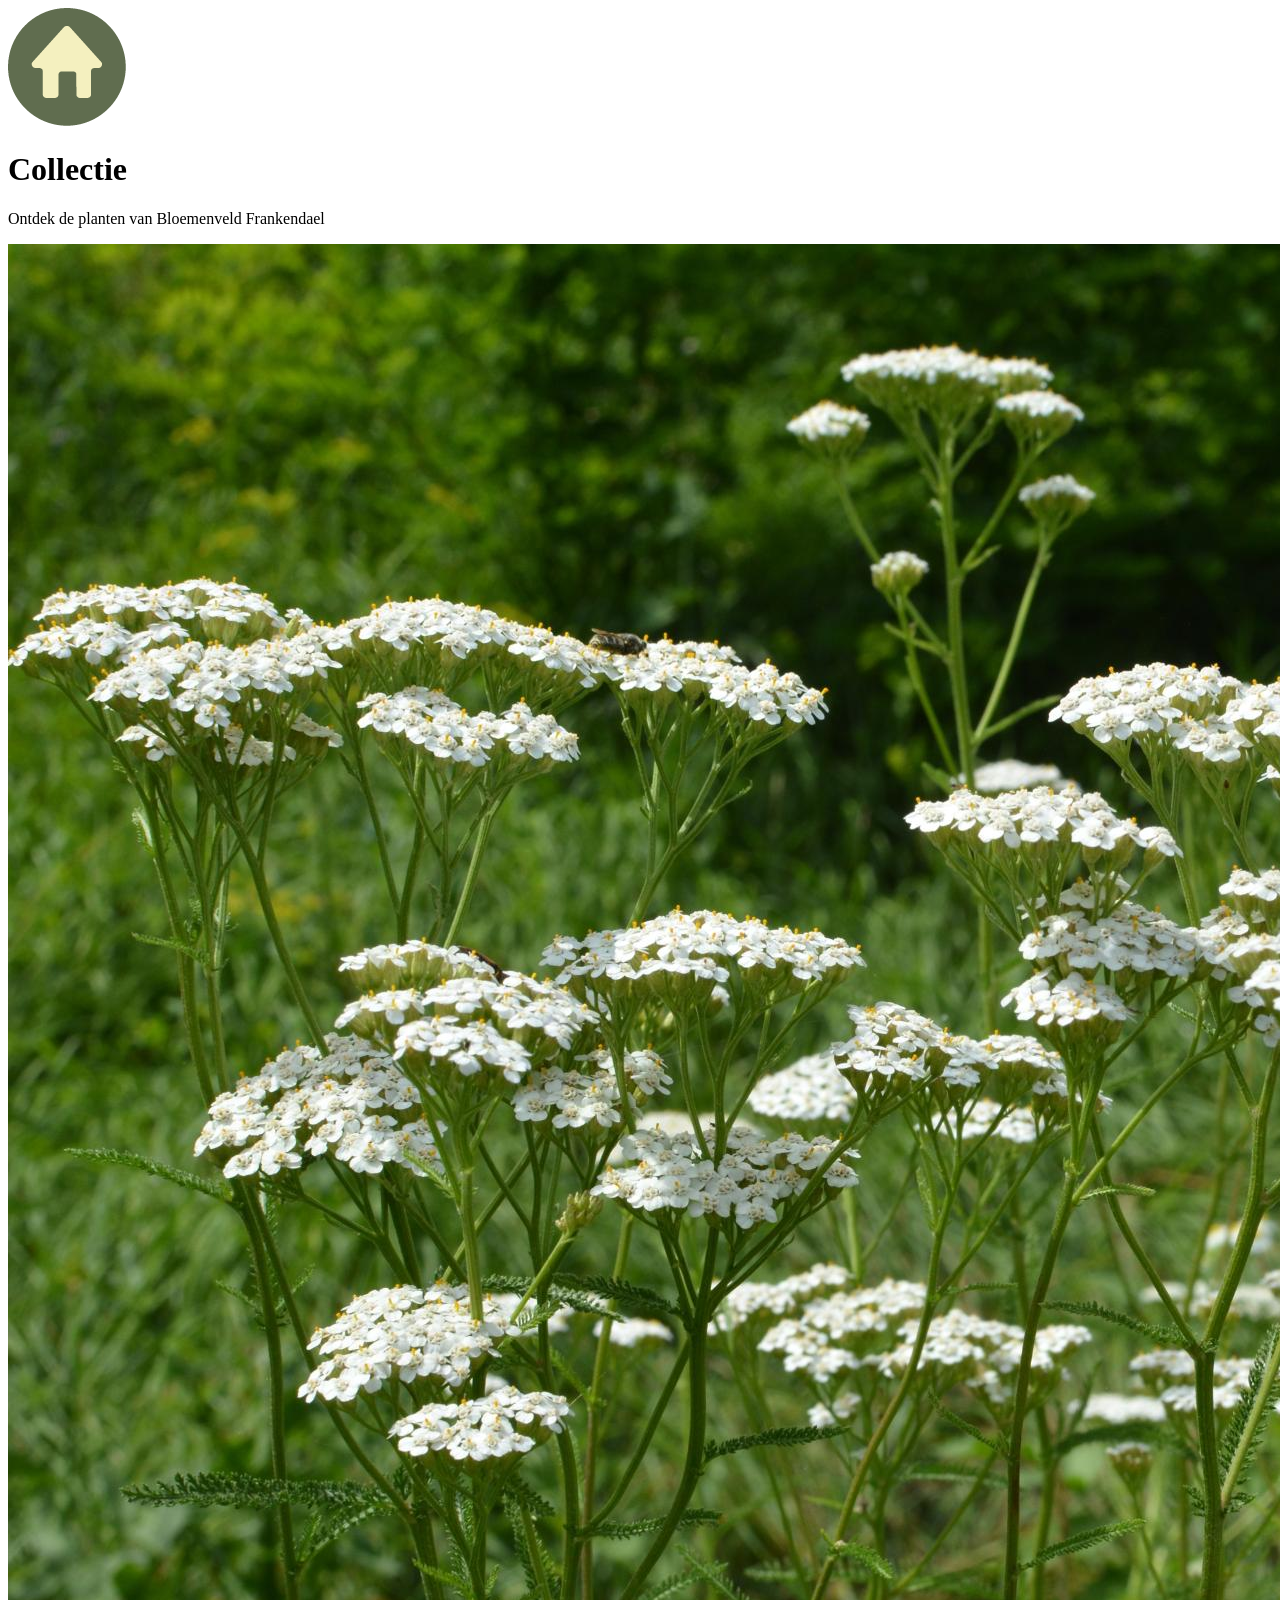
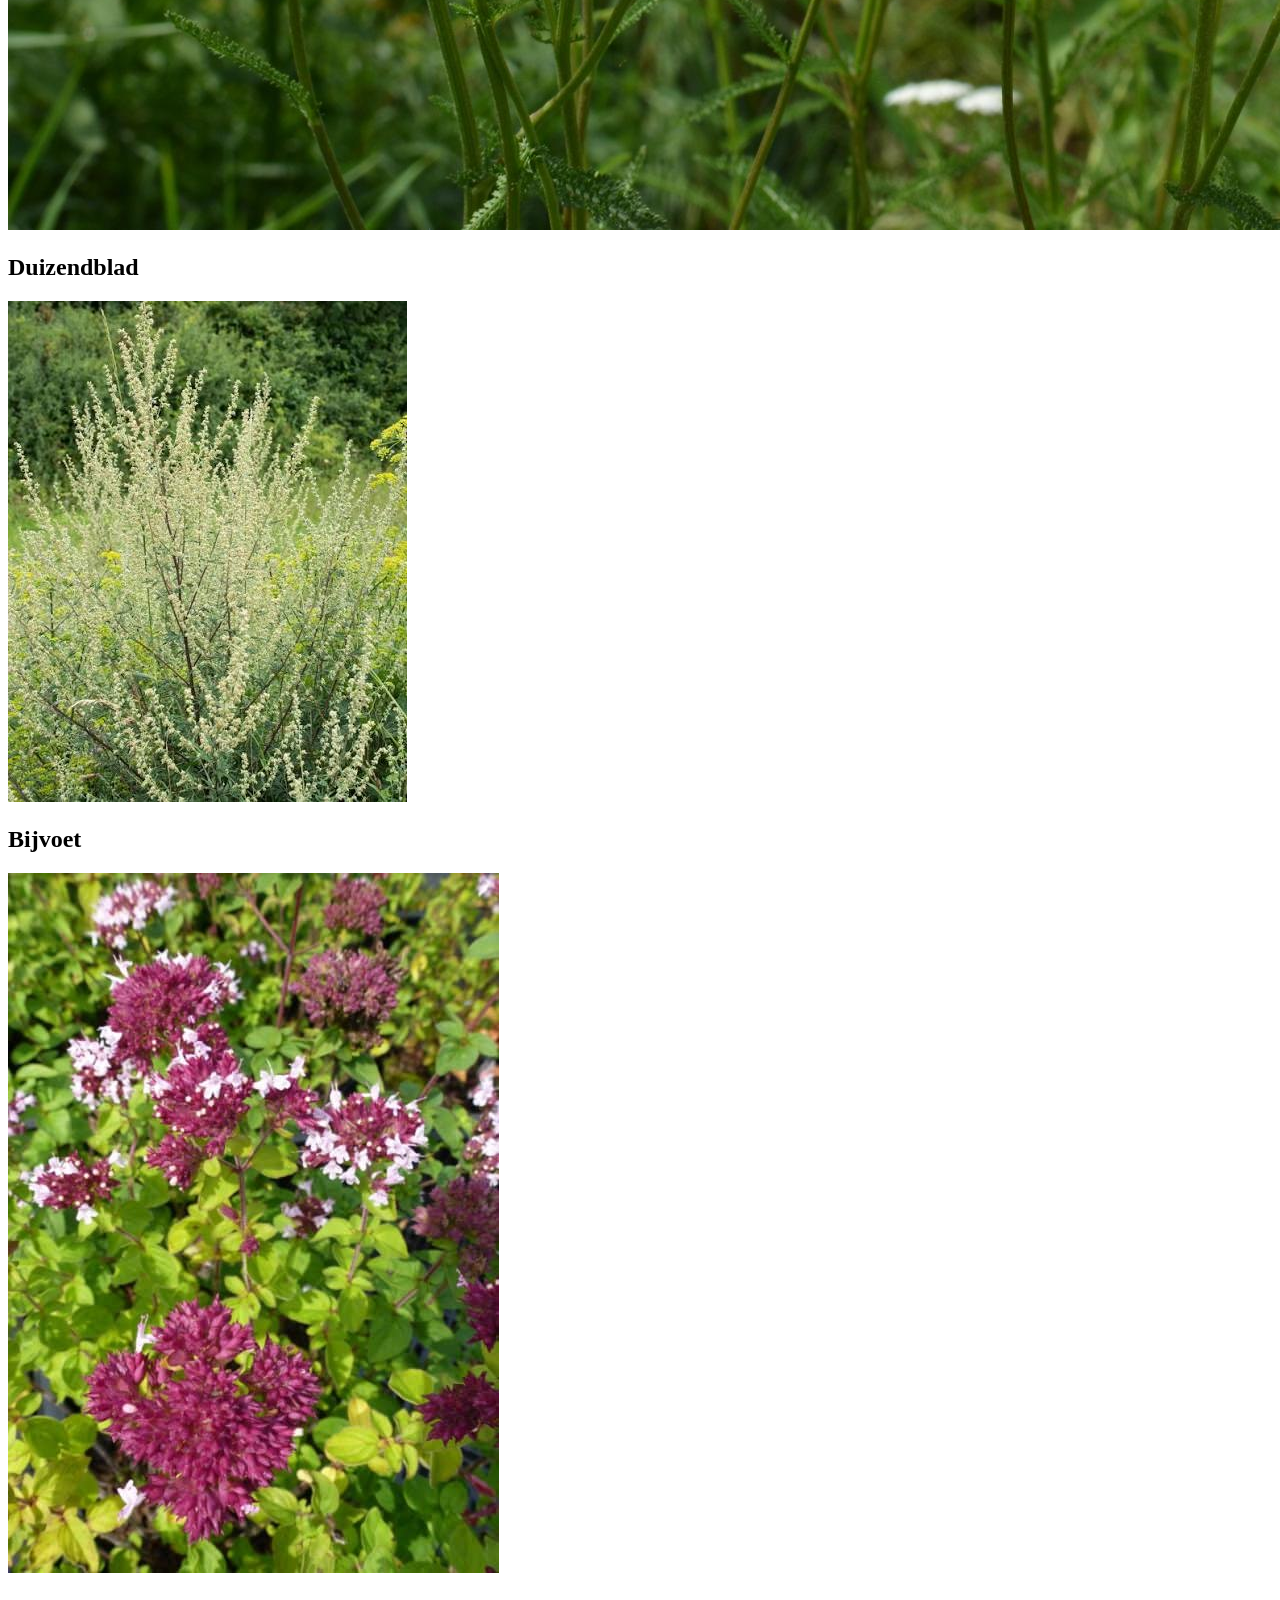
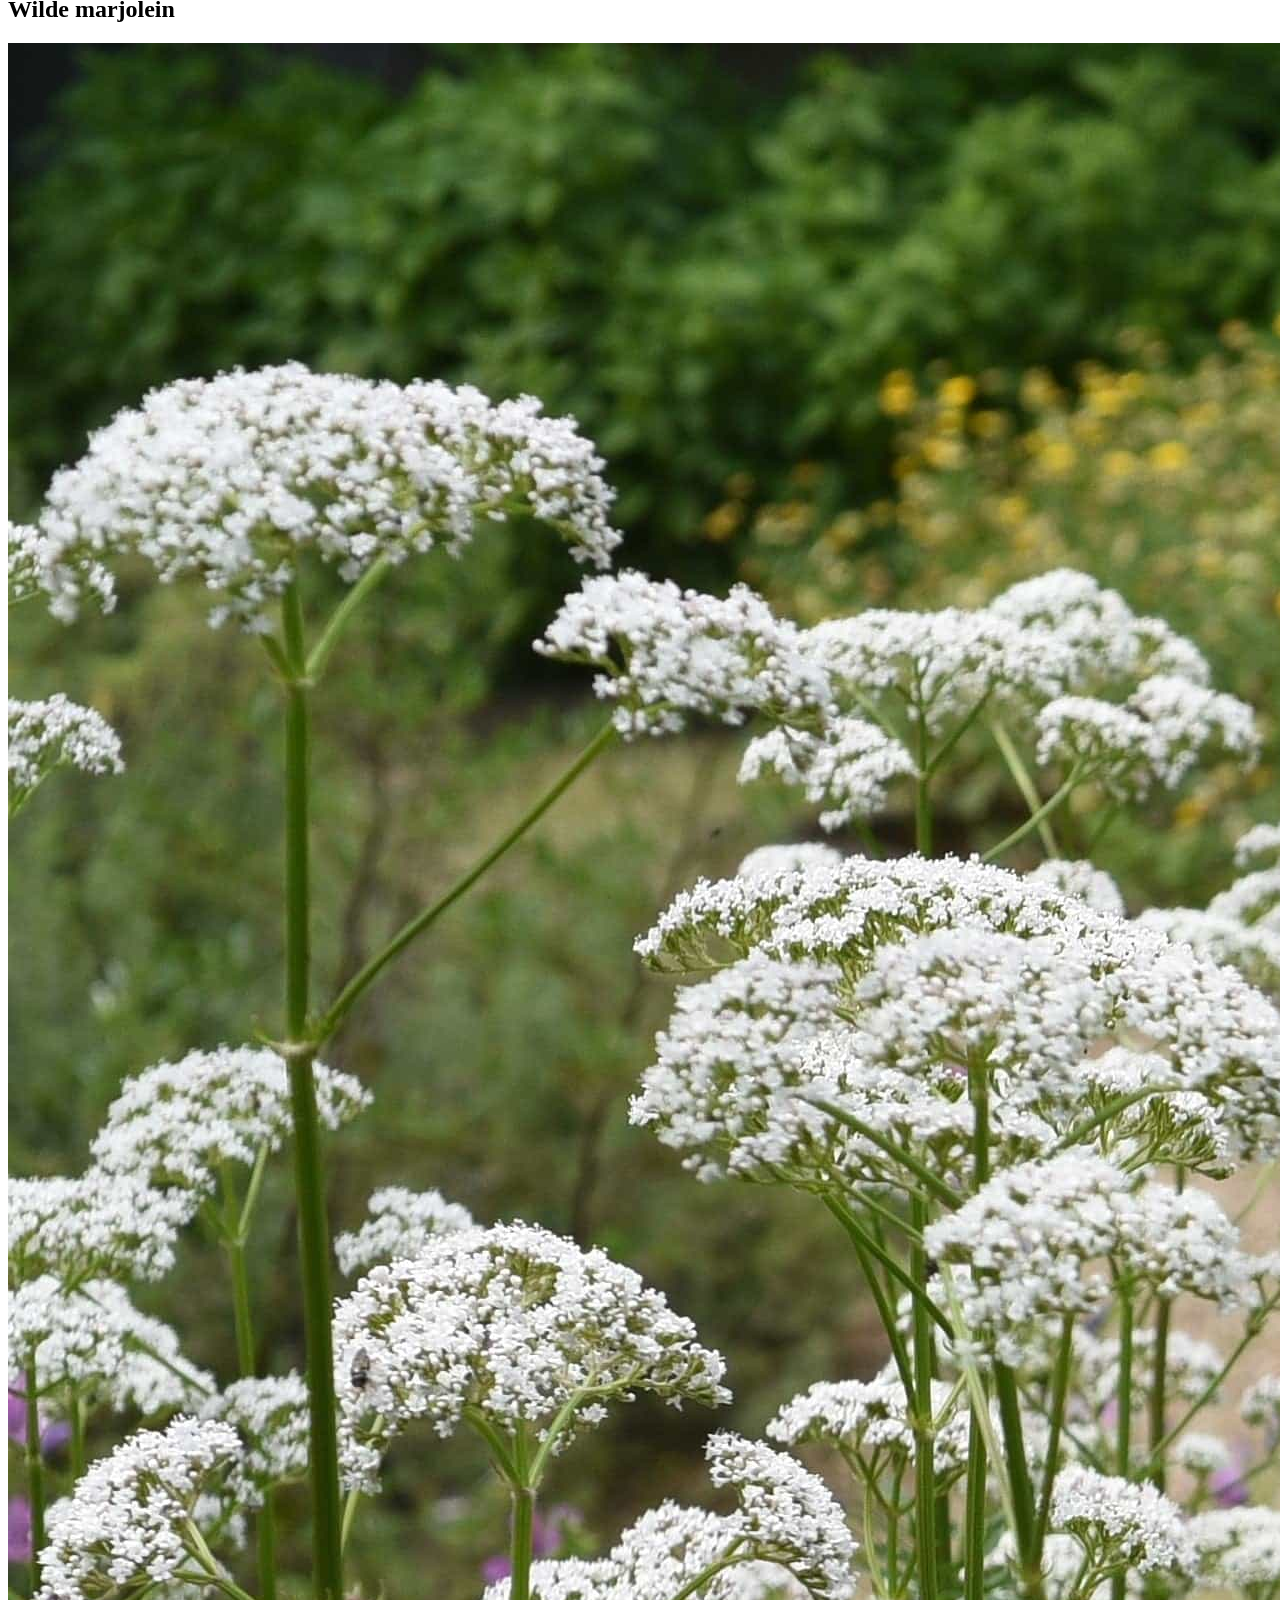
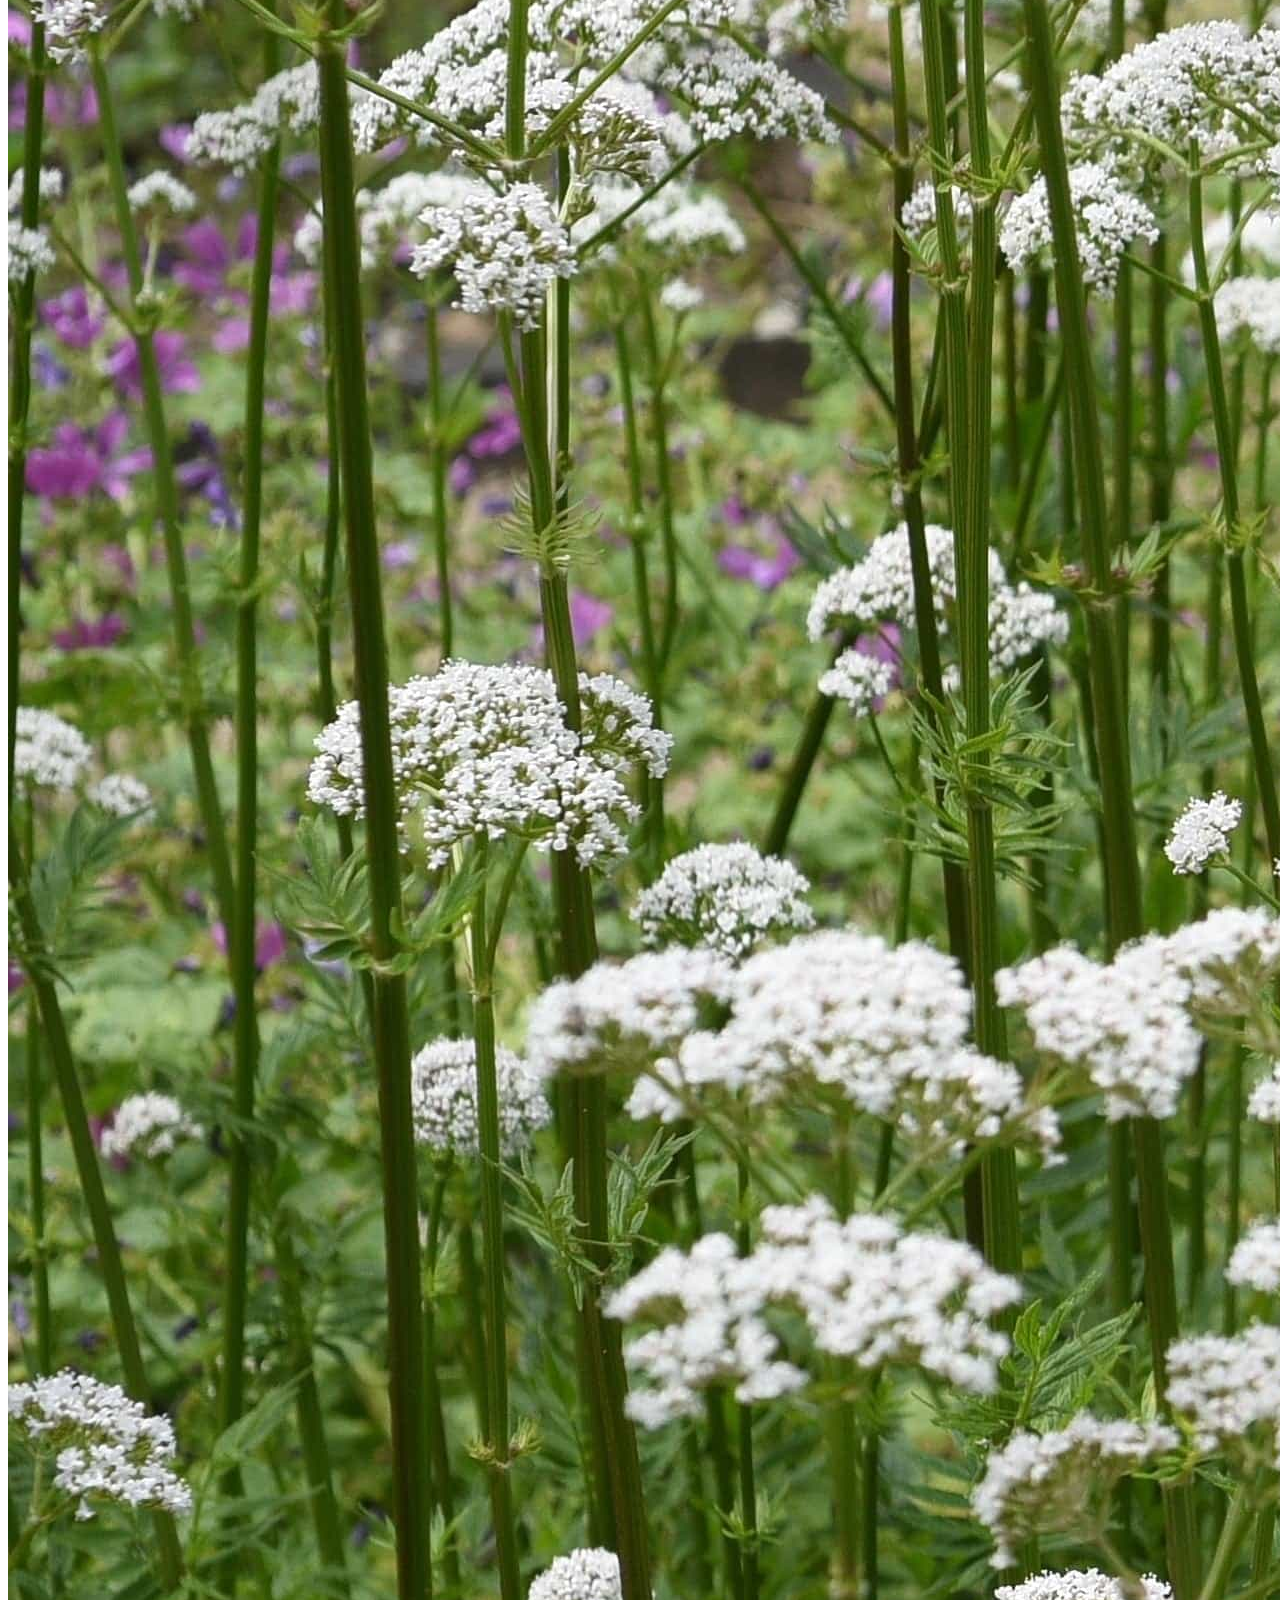
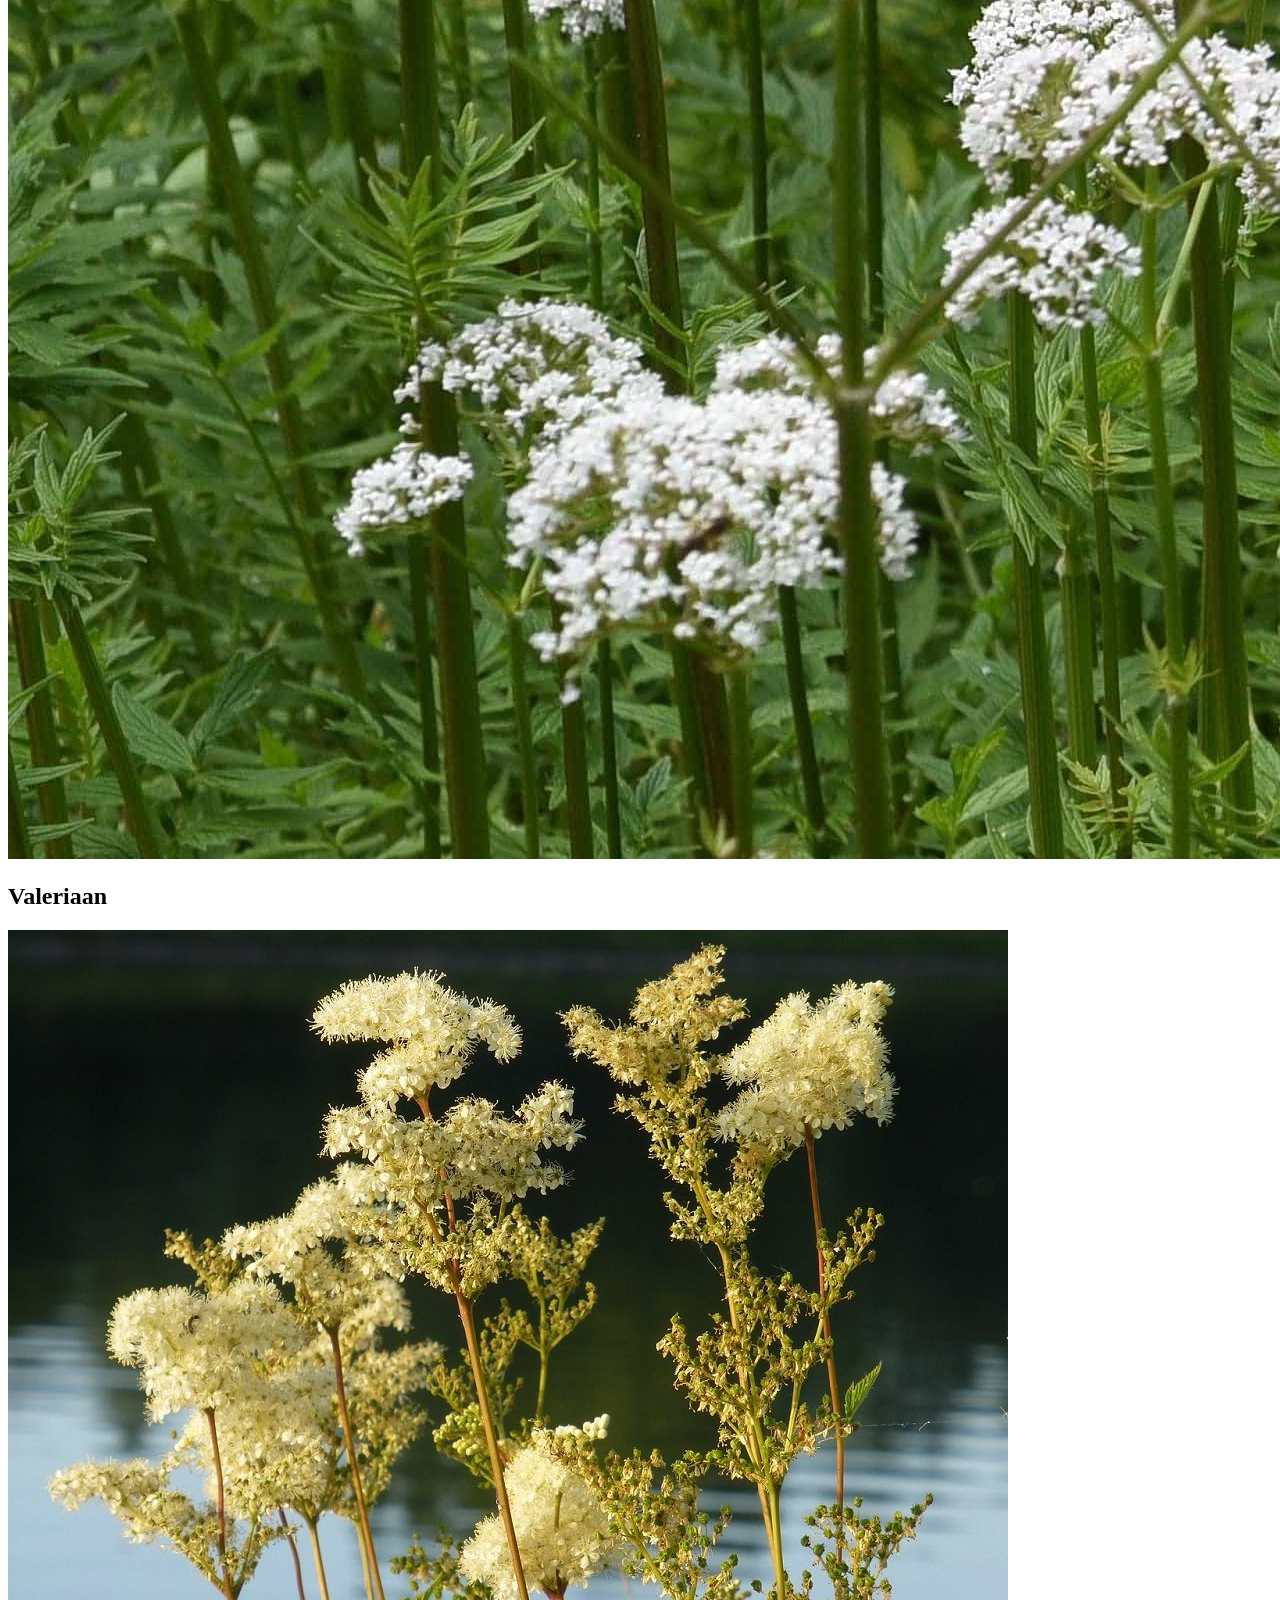
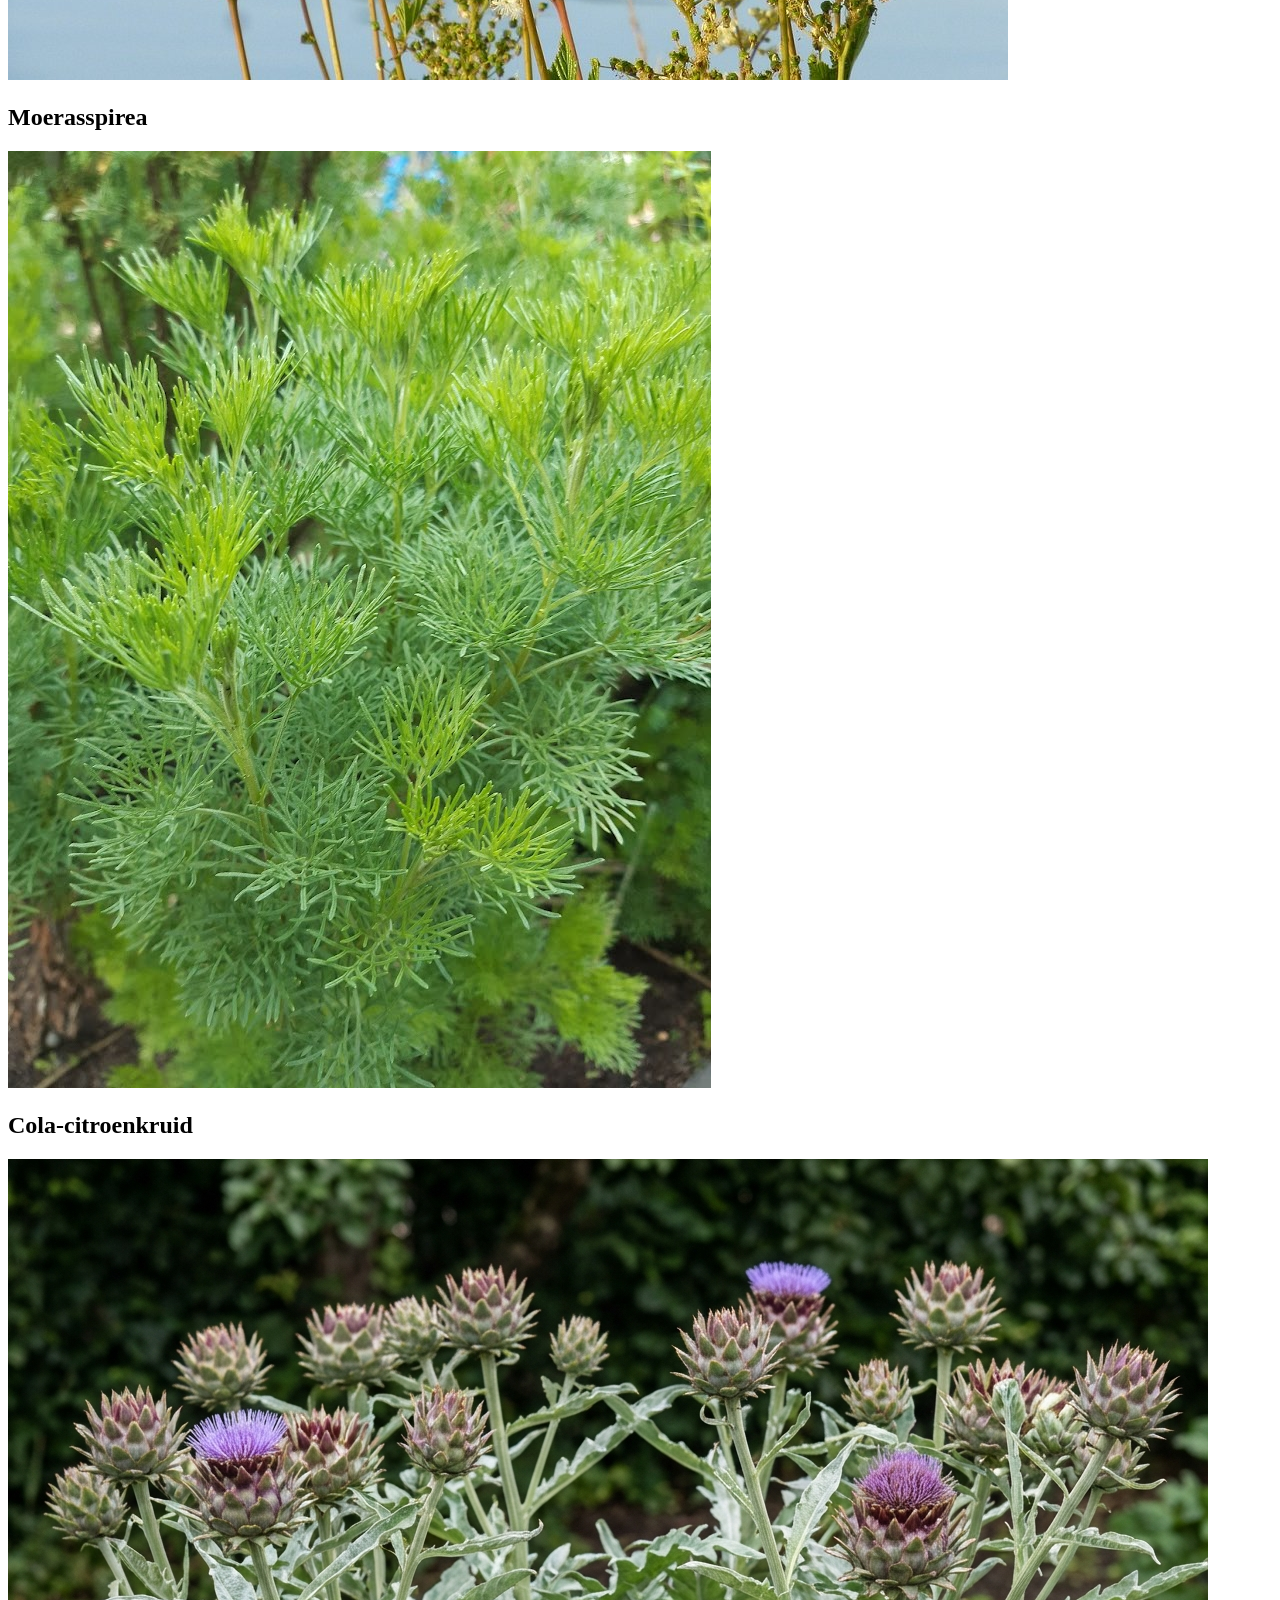
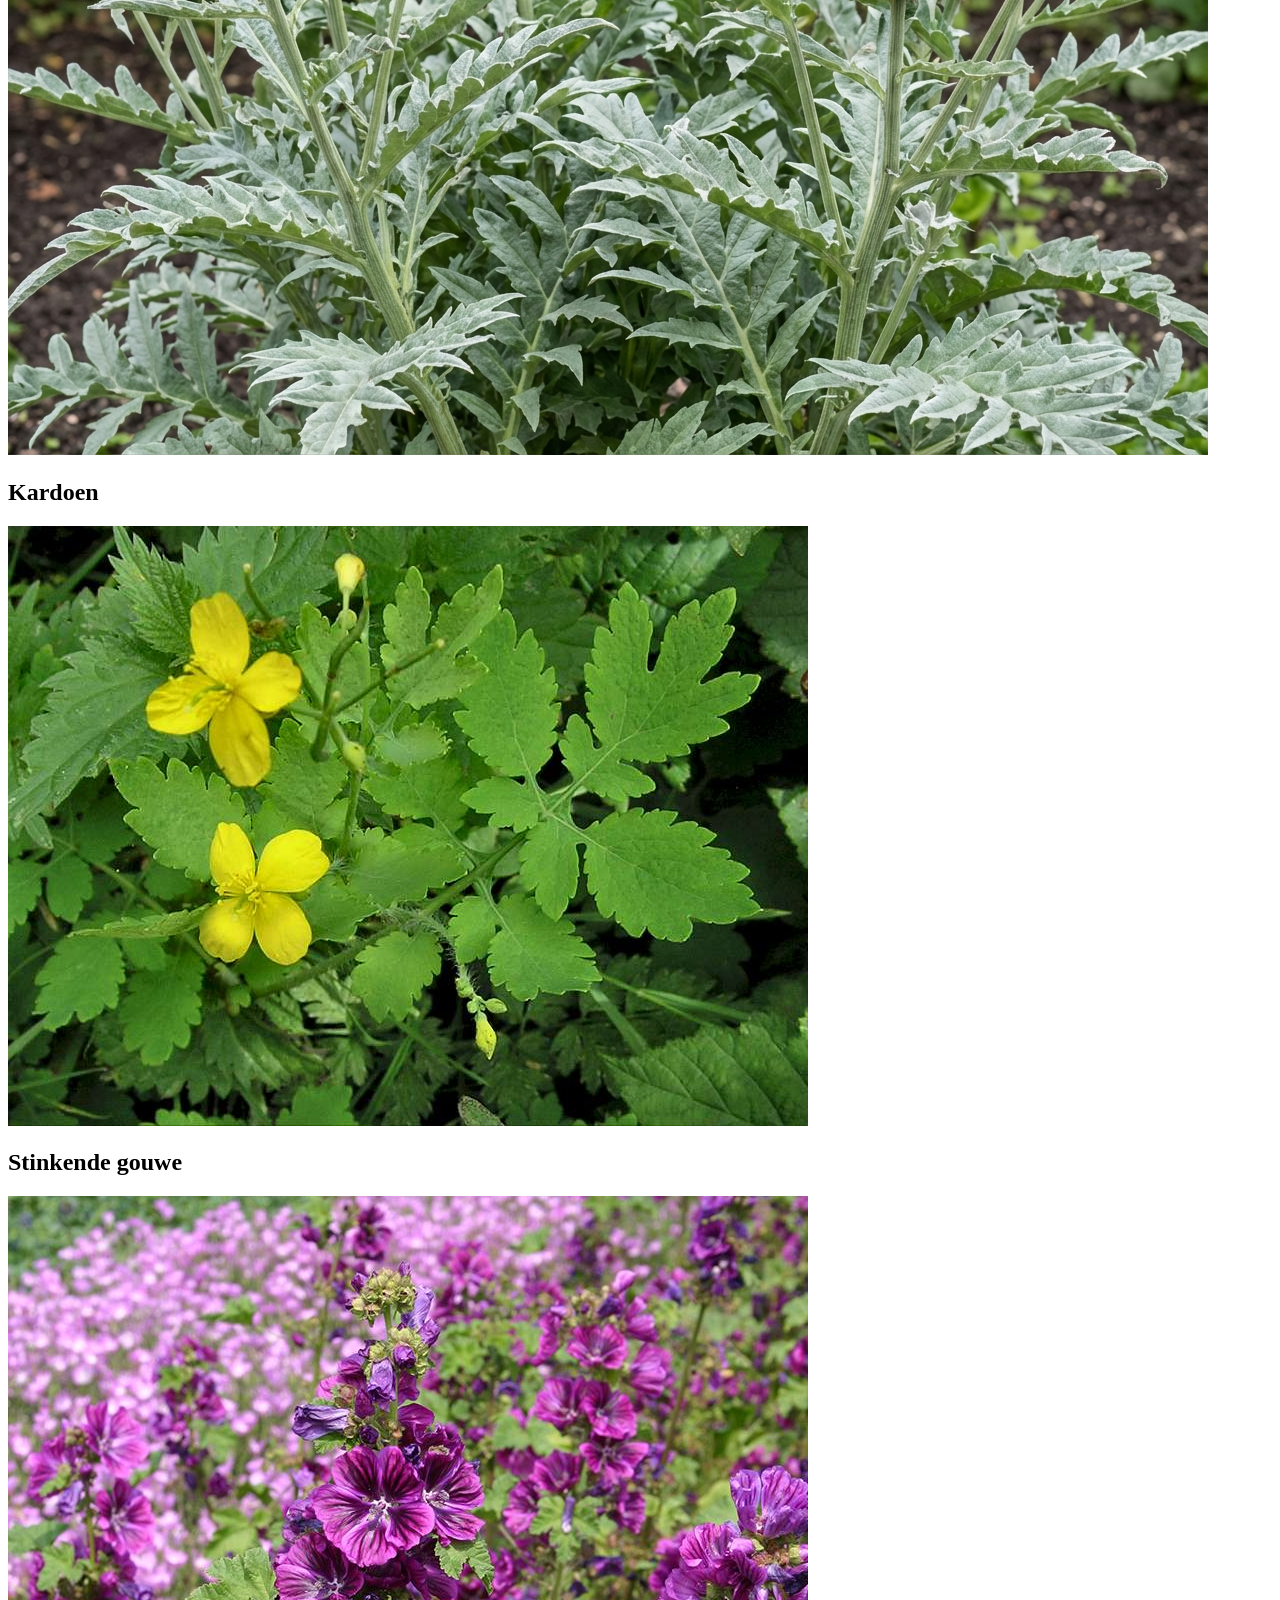
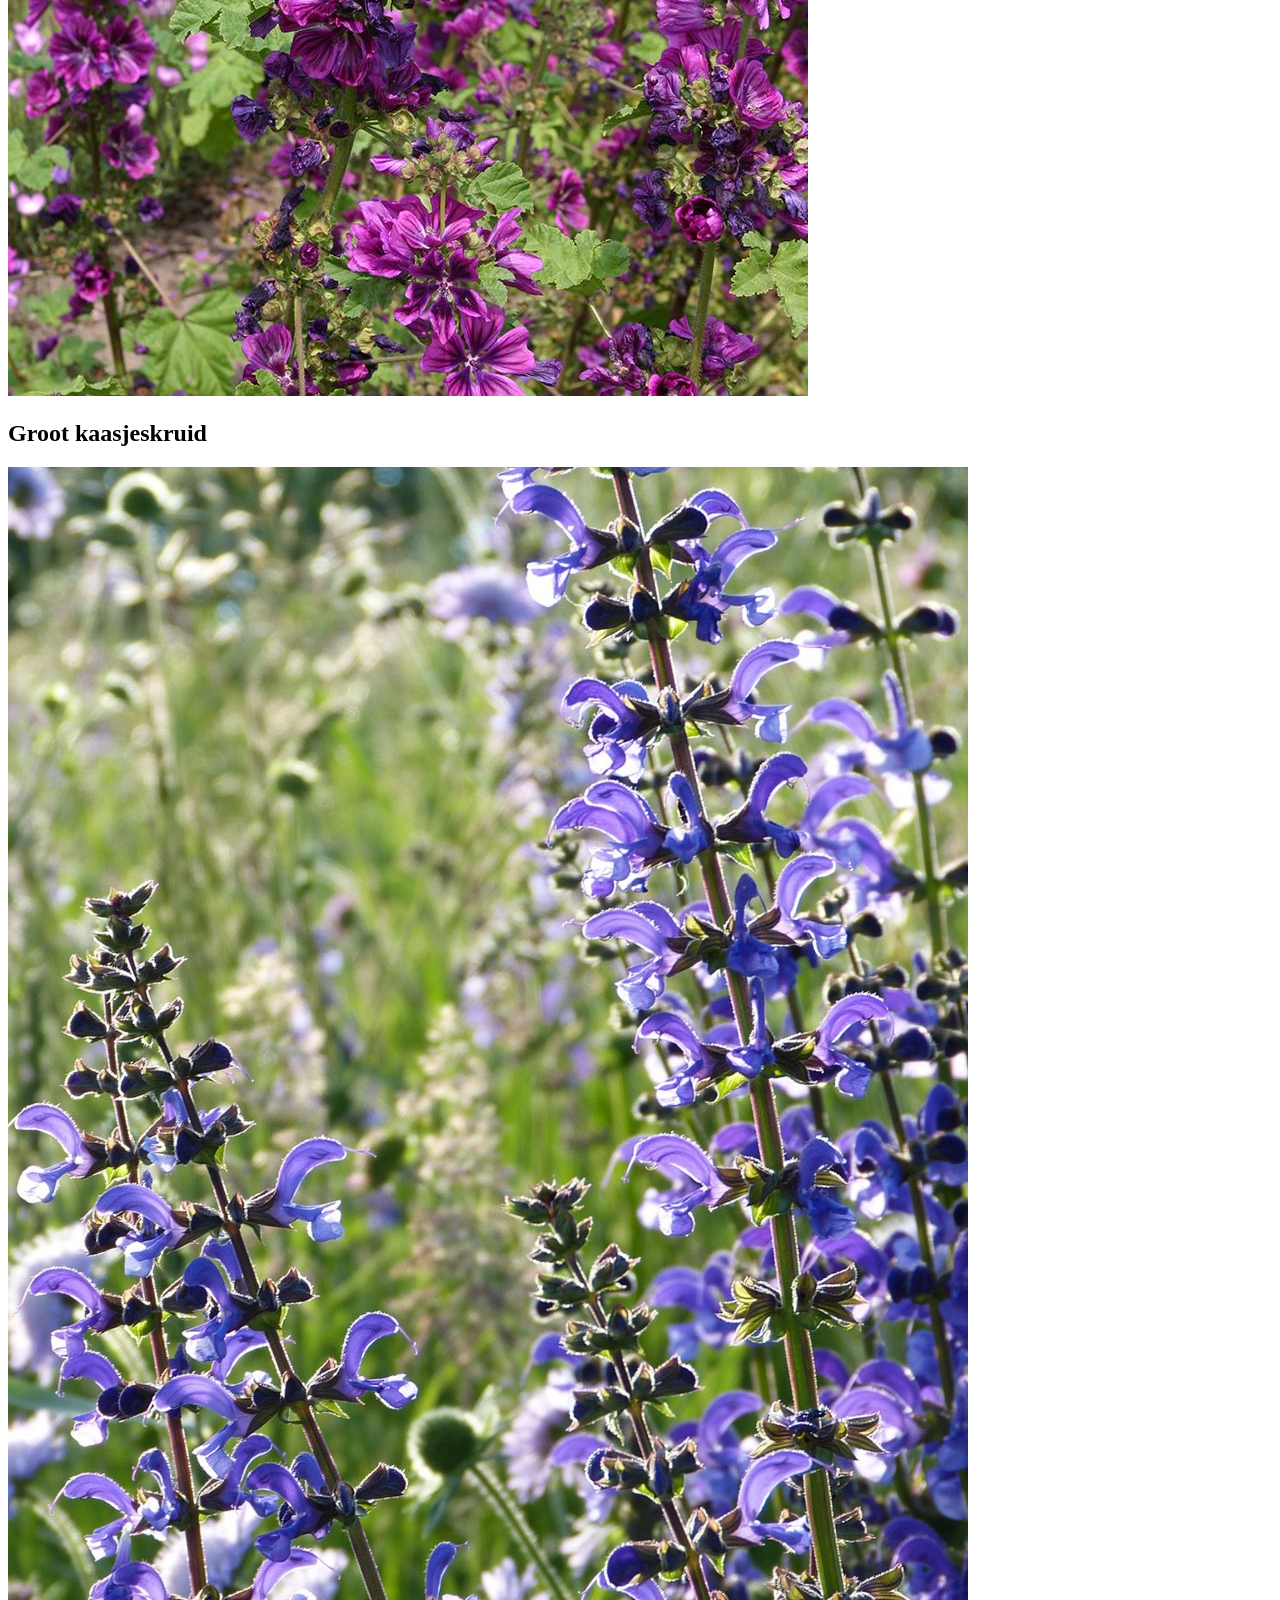
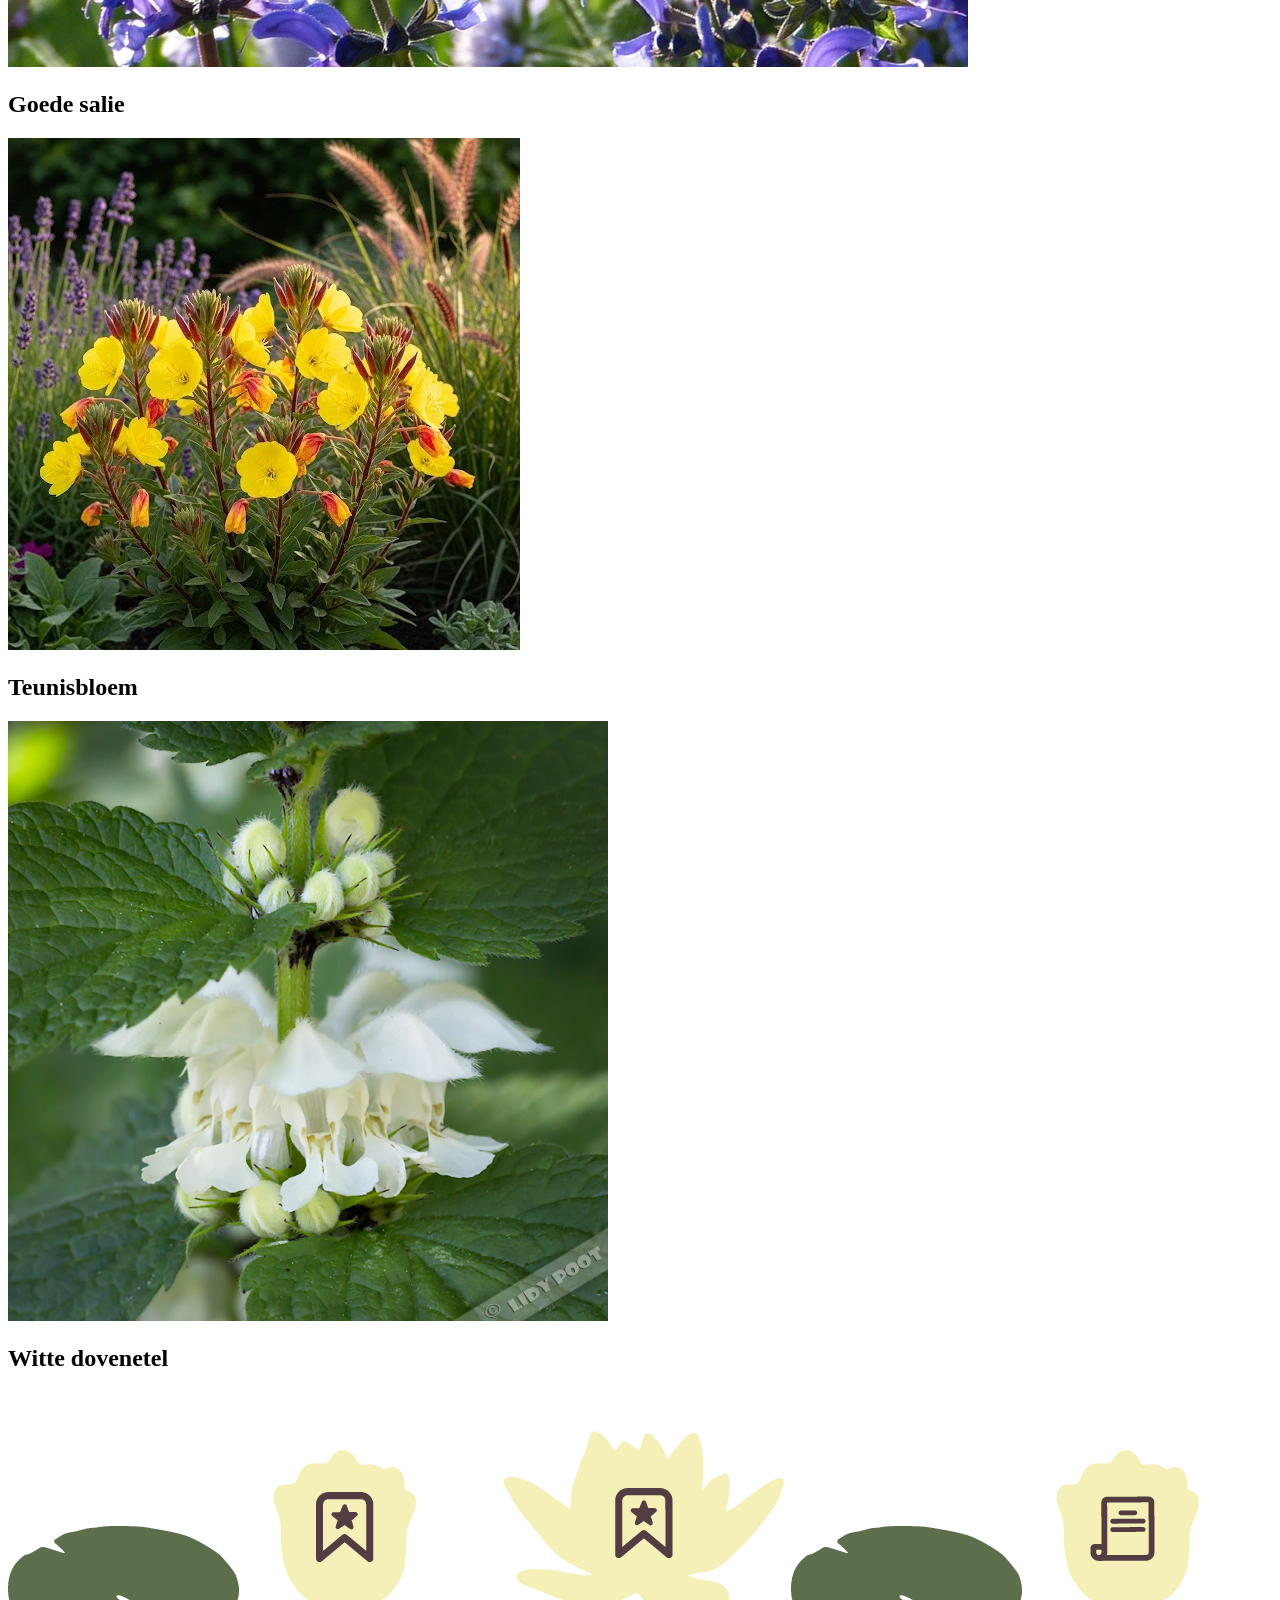
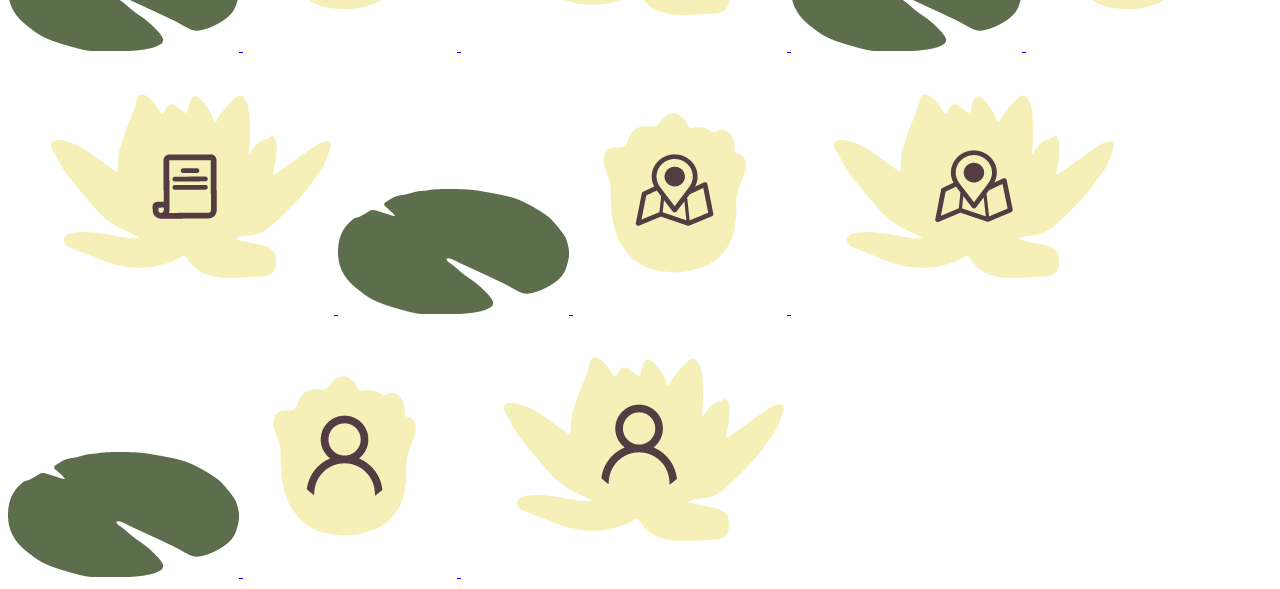
==== collectie.html @ df825f0a "#10 - Gezamenlijke stylesheet gekoppeld De link naar de gezamenlijke stylesheet is toegevoegd aan de" ====
<!DOCTYPE html>
<html lang="nl">

<head>
    <meta charset="UTF-8">
    <meta name="viewport" content="width=device-width, initial-scale=1.0">
    <title>Collectie</title>

    <link rel="stylesheet" href="https://s2108887.github.io/look-and-feel-styleguide/styleguide-bloemenveld-frankendael.css">
    <link rel="stylesheet" href="styles/styles.css">
</head>

<body class="collectie-pagina">

    <header class="collectie-header">
        <a href="index.html">
            <img src="assets/home-button.png" alt="Terug naar home">
        </a>

        <h1>Collectie</h1>
    </header>

    <main class="collectie-main">

        <p>Ontdek de planten van Bloemenveld Frankendael</p>

        
<div class="planten-grid">

    <article class="plant-kaart">
        <img src="assets/duizendblad.jpg" alt="Duizendblad">
        <h2>Duizendblad</h2>
    </article>

    <article class="plant-kaart">
        <img src="assets/bijvoet.jpeg" alt="Bijvoet">
        <h2>Bijvoet</h2>
    </article>

    <article class="plant-kaart">
        <img src="assets/wildemarjolein.jpg" alt="Wilde marjolein">
        <h2>Wilde marjolein</h2>
    </article>

    <article class="plant-kaart">
        <img src="assets/valeriaan.jpg" alt="Valeriaan">
        <h2>Valeriaan</h2>
    </article>

    <article class="plant-kaart">
        <img src="assets/moerasspirea.jpg" alt="Moerasspirea">
        <h2>Moerasspirea</h2>
    </article>

    <article class="plant-kaart">
        <img src="assets/colacitroenkruid.jpg" alt="Cola-citroenkruid">
        <h2>Cola-citroenkruid</h2>
    </article>

    <article class="plant-kaart">
        <img src="assets/kardoen.jpeg" alt="Kardoen">
        <h2>Kardoen</h2>
    </article>

    <article class="plant-kaart">
        <img src="assets/stinkendegouwe.jpg" alt="Stinkende gouwe">
        <h2>Stinkende gouwe</h2>
    </article>

    <article class="plant-kaart">
        <img src="assets/grotekaasjeskruid.jpg" alt="Groot kaasjeskruid">
        <h2>Groot kaasjeskruid</h2>
    </article>

    <article class="plant-kaart">
        <img src="assets/goedesalie.jpg" alt="Goede salie">
        <h2>Goede salie</h2>
    </article>

    <article class="plant-kaart">
        <img src="assets/teunisbloem.jpeg" alt="Teunisbloem">
        <h2>Teunisbloem</h2>
    </article>

    <article class="plant-kaart">
        <img src="assets/wittedovenetel.jpg" alt="Witte dovenetel">
        <h2>Witte dovenetel</h2>
    </article>

</div>

    </main>

    <nav class="onderste-navigatie">

    <a href="collectie.html">
        <img src="assets/blad.png" class="blad" alt="">
        <img src="assets/collectie-dicht.png" class="bloem-dicht" alt="Collectie">
        <img src="assets/collectie-open.png" class="bloem-open" alt="">
    </a>

    <a href="index.html#nieuws">
        <img src="assets/blad.png" class="blad" alt="">
        <img src="assets/nieuws-dicht.png" class="bloem-dicht" alt="Nieuws">
        <img src="assets/nieuws-open.png" class="bloem-open" alt="">
    </a>

    <a href="veldverkenner.html">
        <img src="assets/blad.png" class="blad" alt="">
        <img src="assets/kaart-dicht.png" class="bloem-dicht" alt="Veldverkenner">
        <img src="assets/kaart-open.png" class="bloem-open" alt="">
    </a>

    <a href="index.html#profiel">
        <img src="assets/blad.png" class="blad" alt="">
        <img src="assets/profiel-dicht.png" class="bloem-dicht" alt="Profiel">
        <img src="assets/profiel-open.png" class="bloem-open" alt="">
    </a>

</nav>

</body>
</html>
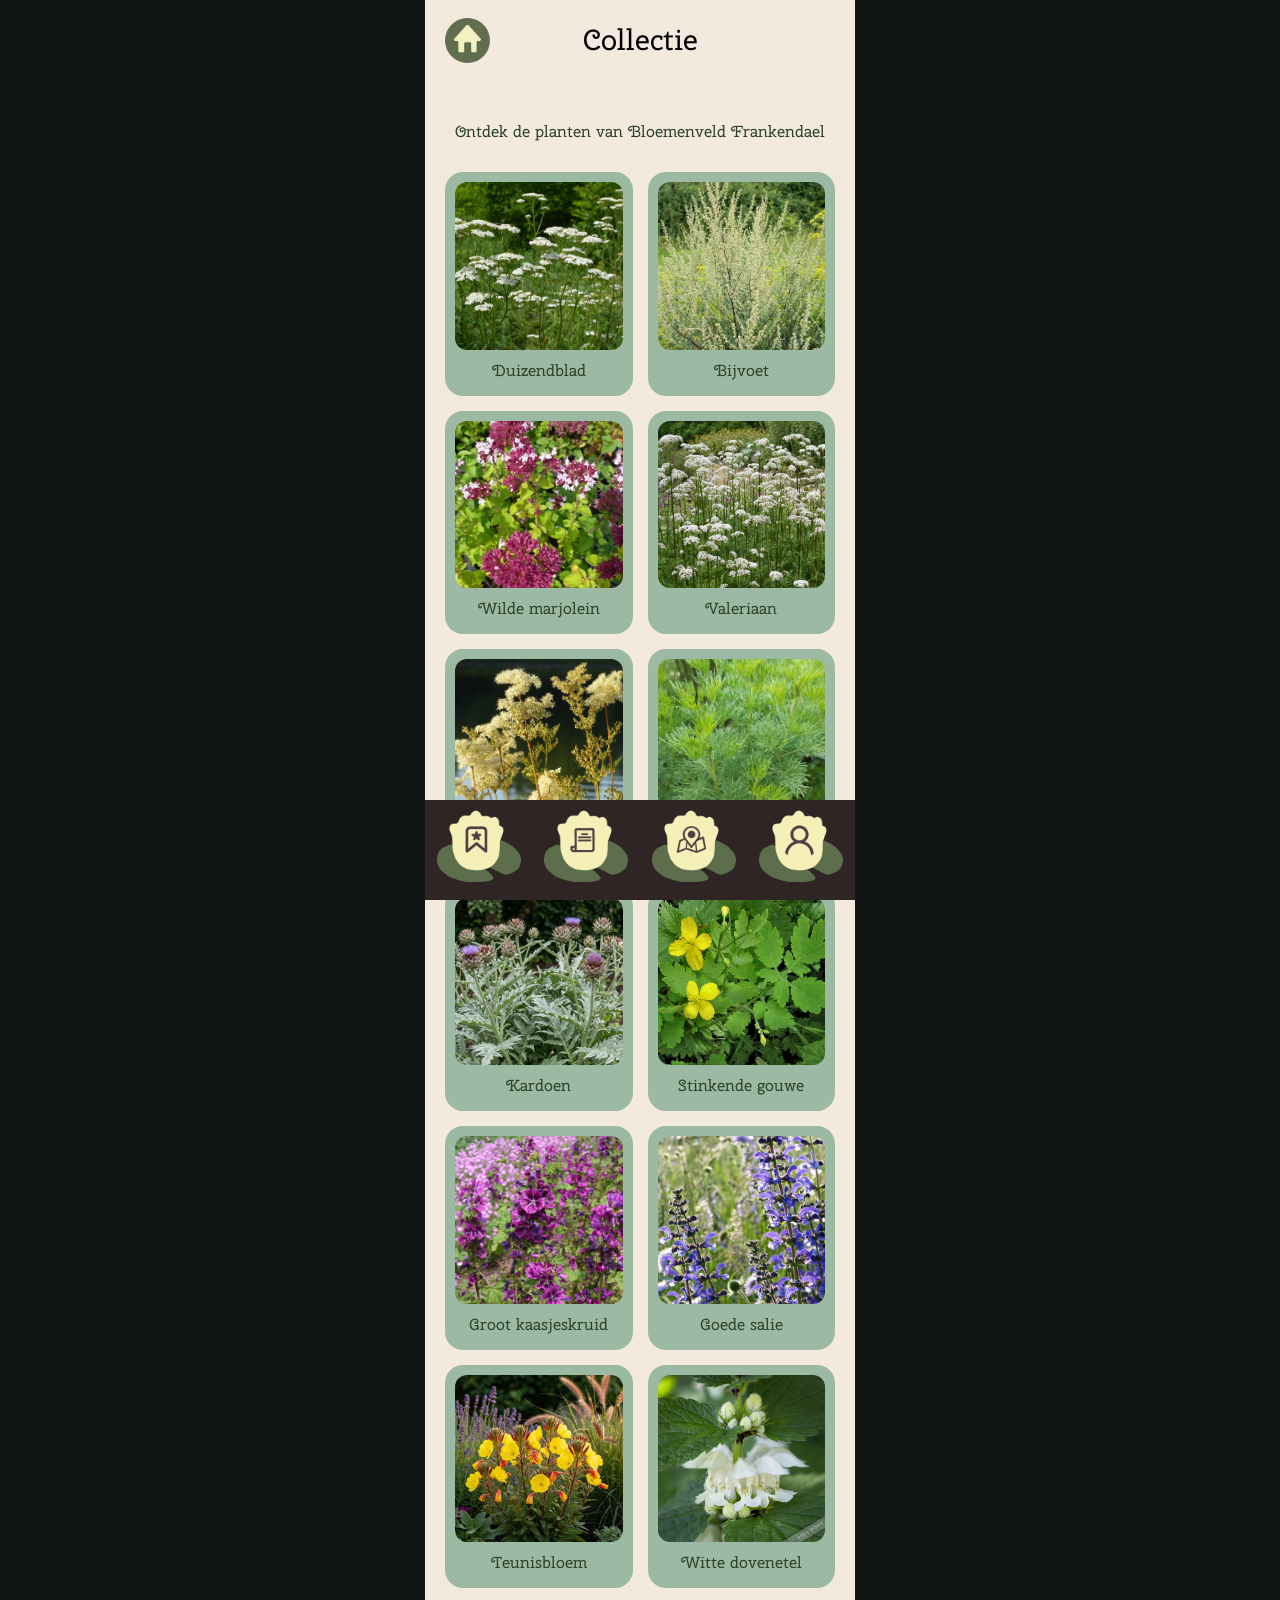
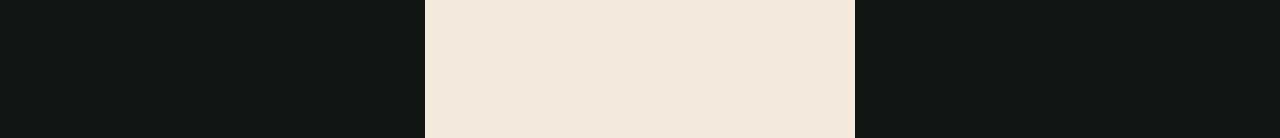
==== commit 3b3b2f7c: "#10 - Navigatie-iconen vervangen en css aangepast De oude navigatie-iconen vervangen door de nieuwe " ====
--- a/collectie.html
+++ b/collectie.html
@@ -5,6 +5,10 @@
     <meta charset="UTF-8">
     <meta name="viewport" content="width=device-width, initial-scale=1.0">
     <title>Collectie</title>
+
+<style>
+    @layer eigen-styling, styleguide;
+</style>
 
     <link rel="stylesheet" href="https://s2108887.github.io/look-and-feel-styleguide/styleguide-bloemenveld-frankendael.css">
     <link rel="stylesheet" href="styles/styles.css">
--- a/styles/styles.css
+++ b/styles/styles.css
@@ -0,0 +1,328 @@
+@layer eigen-styling {
+@font-face {
+    font-family: "Cherry Swash";
+    src: url("../assets/CherrySwash-Regular.ttf");
+}
+
+* {
+    box-sizing: border-box;
+}
+
+body {
+    margin: 0;
+    background-color: #f3ebdd;
+    font-family: "Cherry Swash", serif;
+}
+
+/* header */
+
+header {
+    position: sticky;
+    top: 0;
+    background-color: #f3ebdd;
+    padding: 20px;
+    z-index: 100;
+}
+
+.logo {
+    width: 65px;
+}
+
+/* homepage */
+
+main {
+    padding: 0 35px 130px;
+}
+
+h1 {
+    font-size: 2.5rem;
+    font-weight: normal;
+    line-height: 1.4;
+    text-align: center;
+    color: var(--tekst-kleur);
+    margin: 0 0 20px;
+}
+
+h2 {
+    font-size: 1.6rem;
+    font-weight: normal;
+    color: var(--tekst-kleur);
+    margin: 0 0 5px;
+}
+
+section {
+    margin-bottom: 20px;
+}
+
+.kaart-frame,
+.nieuws-frame {
+    width: 100%;
+    height: auto;
+    display: block;
+}
+
+/* onderste navigatie */
+
+.onderste-navigatie img {
+    width: 45px;
+    height: 45px;
+    object-fit: contain;
+}
+
+.onderste-navigatie {
+    position: fixed;
+    bottom: 0;
+    left: 0;
+    width: 100%;
+    height: 100px;
+    background-color: #302525;
+
+    display: flex;
+    justify-content: space-around;
+    align-items: center;
+
+    z-index: 100;
+    overflow: visible;
+}
+
+/* navigatieknoppen */
+
+.onderste-navigatie a {
+    position: relative;
+    width: 25%;
+    height: 110px;
+    display: block;
+}
+
+/* groene waterleliebladen */
+
+.onderste-navigatie .blad {
+    position: absolute;
+    width: 78%;
+    height: auto;
+    left: 11%;
+    top: 42px;
+    z-index: 1;
+}
+
+/* gesloten bloemen */
+
+.onderste-navigatie .bloem-dicht {
+    position: absolute;
+    width: 75%;
+    height: auto;
+    left: 12.5%;
+    top: 10px;
+    z-index: 2;
+    opacity: 1;
+    transition: opacity 0.25s ease;
+}
+
+/* open bloemen */
+
+.onderste-navigatie .bloem-open {
+    position: absolute;
+    width: 115%;
+    height: auto;
+    left: -16.5%;
+    top: -5px;
+    z-index: 2;
+    opacity: 0;
+    transition: opacity 0.25s ease;
+}
+
+/* bloemen openen bij hover */
+
+.onderste-navigatie a:hover .bloem-dicht,
+.onderste-navigatie a:focus-visible .bloem-dicht {
+    opacity: 0;
+}
+
+.onderste-navigatie a:hover .bloem-open,
+.onderste-navigatie a:focus-visible .bloem-open {
+    opacity: 1;
+}
+
+/* veldverkenner pagina */
+
+.veldverkenner-pagina {
+    background-color: #f3ebdd;
+}
+
+.veldverkenner-main {
+    padding: 0;
+}
+
+.veldverkenner-header {
+    display: flex;
+    align-items: center;
+    justify-content: center;
+    position: relative;
+    padding: 15px 20px;
+    min-height: 75px;
+    border: none;
+}
+
+.veldverkenner-header a {
+    position: absolute;
+    left: 20px;
+}
+
+.veldverkenner-header img {
+    width: 45px;
+    display: block;
+}
+
+.veldverkenner-header h1 {
+    font-family: "Cherry Swash", serif;
+    font-size: 1.6rem;
+    font-weight: normal;
+    margin: 0;
+    text-align: center;
+    color: var(--tekst-kleur);
+}
+
+/* kaart */
+
+.kaart-container {
+    position: relative;
+    width: 100%;
+    height: calc(100dvh - 145px);
+    min-height: 400px;
+    overflow: hidden;
+    border: none;
+}
+
+.grote-kaart {
+    display: block;
+    width: 100%;
+    height: 100%;
+    border: none;
+}
+
+/* swipe slider */
+
+.planten-slider {
+    position: absolute;
+    bottom: 50px;
+    left: 0;
+    width: 100%;
+
+    display: flex;
+    align-items: center;
+    gap: 12px;
+
+    overflow-x: auto;
+    scroll-snap-type: x mandatory;
+    scrollbar-width: none;
+
+    padding: 0 10%;
+}
+
+.planten-slider::-webkit-scrollbar {
+    display: none;
+}
+
+.swipe-kaart {
+    flex: 0 0 75%;
+    width: 75%;
+    height: auto;
+    scroll-snap-align: center;
+}
+
+/* collectie pagina */
+
+.collectie-pagina {
+    background-color: #f3eadd;
+}
+
+.collectie-header {
+    display: flex;
+    align-items: center;
+    justify-content: center;
+    position: sticky;
+    top: 0;
+    background-color: #f3eadd;
+    padding: 20px;
+    z-index: 50;
+}
+
+.collectie-header a {
+    position: absolute;
+    left: 20px;
+}
+
+.collectie-header img {
+    width: 45px;
+    display: block;
+}
+
+.collectie-header h1 {
+    font-size: 1.8rem;
+    margin: 0;
+}
+
+.collectie-main {
+    padding: 25px 20px 150px;
+}
+
+.collectie-main p {
+    color: #2e4229;
+    text-align: center;
+    margin-bottom: 30px;
+}
+
+/* grid */
+
+.planten-grid {
+    display: grid;
+    grid-template-columns: repeat(2, 1fr);
+    gap: 15px;
+}
+
+/* kaartjes */
+
+.plant-kaart {
+    background-color: #9bb9a3;
+    border-radius: 18px;
+    padding: 10px;
+    text-align: center;
+}
+
+.plant-kaart img {
+    width: 100%;
+    aspect-ratio: 1 / 1;
+    object-fit: cover;
+    border-radius: 12px;
+    display: block;
+}
+
+.plant-kaart h2 {
+    font-size: 1rem;
+    margin-top: 10px;
+    color: #2e4229;
+}
+
+
+/* mobiele weergave op desktop */
+
+@media (min-width: 600px) {
+    html {
+        background-color: #111513;
+    }
+
+    body {
+        max-width: 430px;
+        min-height: 100vh;
+        margin: 0 auto;
+        background-color: #f3ebdd;
+    }
+
+    .onderste-navigatie {
+        max-width: 430px;
+        left: 50%;
+        transform: translateX(-50%);
+    }
+}
+
+}
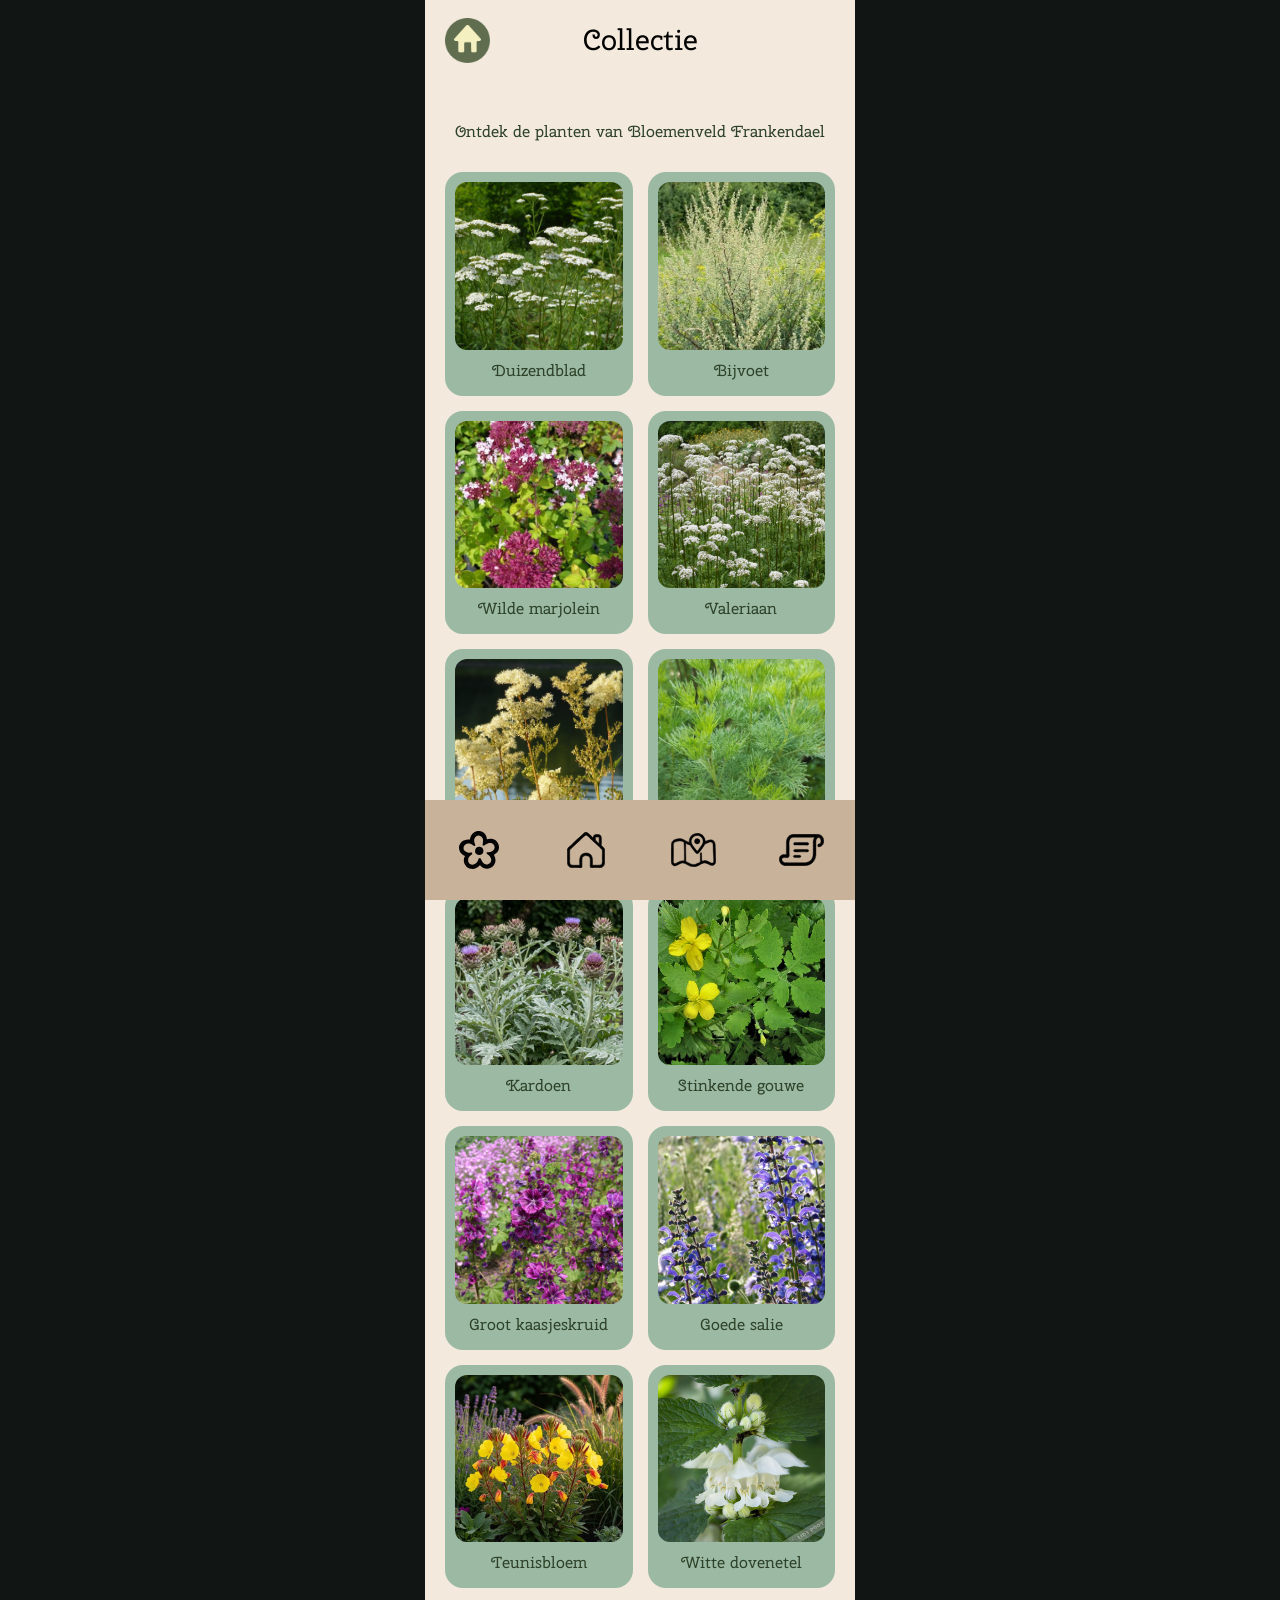
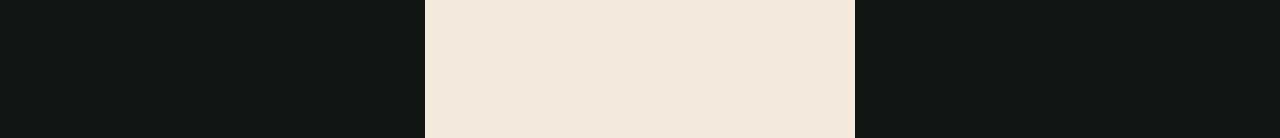
==== commit ff1f8978: "#11 - Navigatiebalk op alle pagina's aangepast" ====
--- a/collectie.html
+++ b/collectie.html
@@ -95,31 +95,23 @@
 
     </main>
 
-    <nav class="onderste-navigatie">
-
+    <nav class="onderste-navigatie navigatie-iconen">
     <a href="collectie.html">
-        <img src="assets/blad.png" class="blad" alt="">
-        <img src="assets/collectie-dicht.png" class="bloem-dicht" alt="Collectie">
-        <img src="assets/collectie-open.png" class="bloem-open" alt="">
+        <img src="assets/iconen/collectie.svg" class="collectie-icoon" alt="Collectie">
     </a>
 
-    <a href="index.html#nieuws">
-        <img src="assets/blad.png" class="blad" alt="">
-        <img src="assets/nieuws-dicht.png" class="bloem-dicht" alt="Nieuws">
-        <img src="assets/nieuws-open.png" class="bloem-open" alt="">
+    <a href="index.html">
+        <img src="assets/iconen/home.svg" class="home-icoon" alt="Home">
     </a>
 
     <a href="veldverkenner.html">
-        <img src="assets/blad.png" class="blad" alt="">
-        <img src="assets/kaart-dicht.png" class="bloem-dicht" alt="Veldverkenner">
-        <img src="assets/kaart-open.png" class="bloem-open" alt="">
+        <img src="assets/iconen/kaart.svg" alt="Veldverkenner">
     </a>
 
-    <a href="index.html#profiel">
-        <img src="assets/blad.png" class="blad" alt="">
-        <img src="assets/profiel-dicht.png" class="bloem-dicht" alt="Profiel">
-        <img src="assets/profiel-open.png" class="bloem-open" alt="">
+    <a href="#nieuws">
+        <img src="assets/iconen/nieuws.svg" alt="Nieuws">
     </a>
+</nav>
 
 </nav>
 
--- a/styles/styles.css
+++ b/styles/styles.css
@@ -19,13 +19,19 @@
 header {
     position: sticky;
     top: 0;
-    background-color: #f3ebdd;
+    background-color: var(--achtergrond-kleur);;
     padding: 20px;
     z-index: 100;
 }
 
 .logo {
     width: 65px;
+}
+
+@media (prefers-color-scheme: dark) {
+    .logo {
+        filter: brightness(0) saturate(100%) invert(94%) sepia(12%) saturate(400%) hue-rotate(330deg);
+    }
 }
 
 /* homepage */
@@ -63,19 +69,13 @@
 
 /* onderste navigatie */
 
-.onderste-navigatie img {
-    width: 45px;
-    height: 45px;
-    object-fit: contain;
-}
-
 .onderste-navigatie {
     position: fixed;
     bottom: 0;
     left: 0;
     width: 100%;
     height: 100px;
-    background-color: #302525;
+    background-color: light-dark(#C8B29A, #302525);
 
     display: flex;
     justify-content: space-around;
@@ -144,10 +144,6 @@
 }
 
 /* veldverkenner pagina */
-
-.veldverkenner-pagina {
-    background-color: #f3ebdd;
-}
 
 .veldverkenner-main {
     padding: 0;
@@ -325,4 +321,35 @@
     }
 }
 
+}
+
+body {
+    padding: 0;
+}
+
+.onderste-navigatie img {
+    width: 45px;
+    height: 45px;
+    object-fit: contain;
+}
+
+.onderste-navigatie .home-icoon {
+    width: 38px;
+    height: 38px;
+}
+
+.onderste-navigatie .collectie-icoon {
+    width: 40px;
+    height: 40px;
+}
+
+.onderste-navigatie {
+    flex-wrap: nowrap;
+    gap: 0;
+}
+
+.onderste-navigatie a {
+    display: flex;
+    justify-content: center;
+    align-items: center;
 }
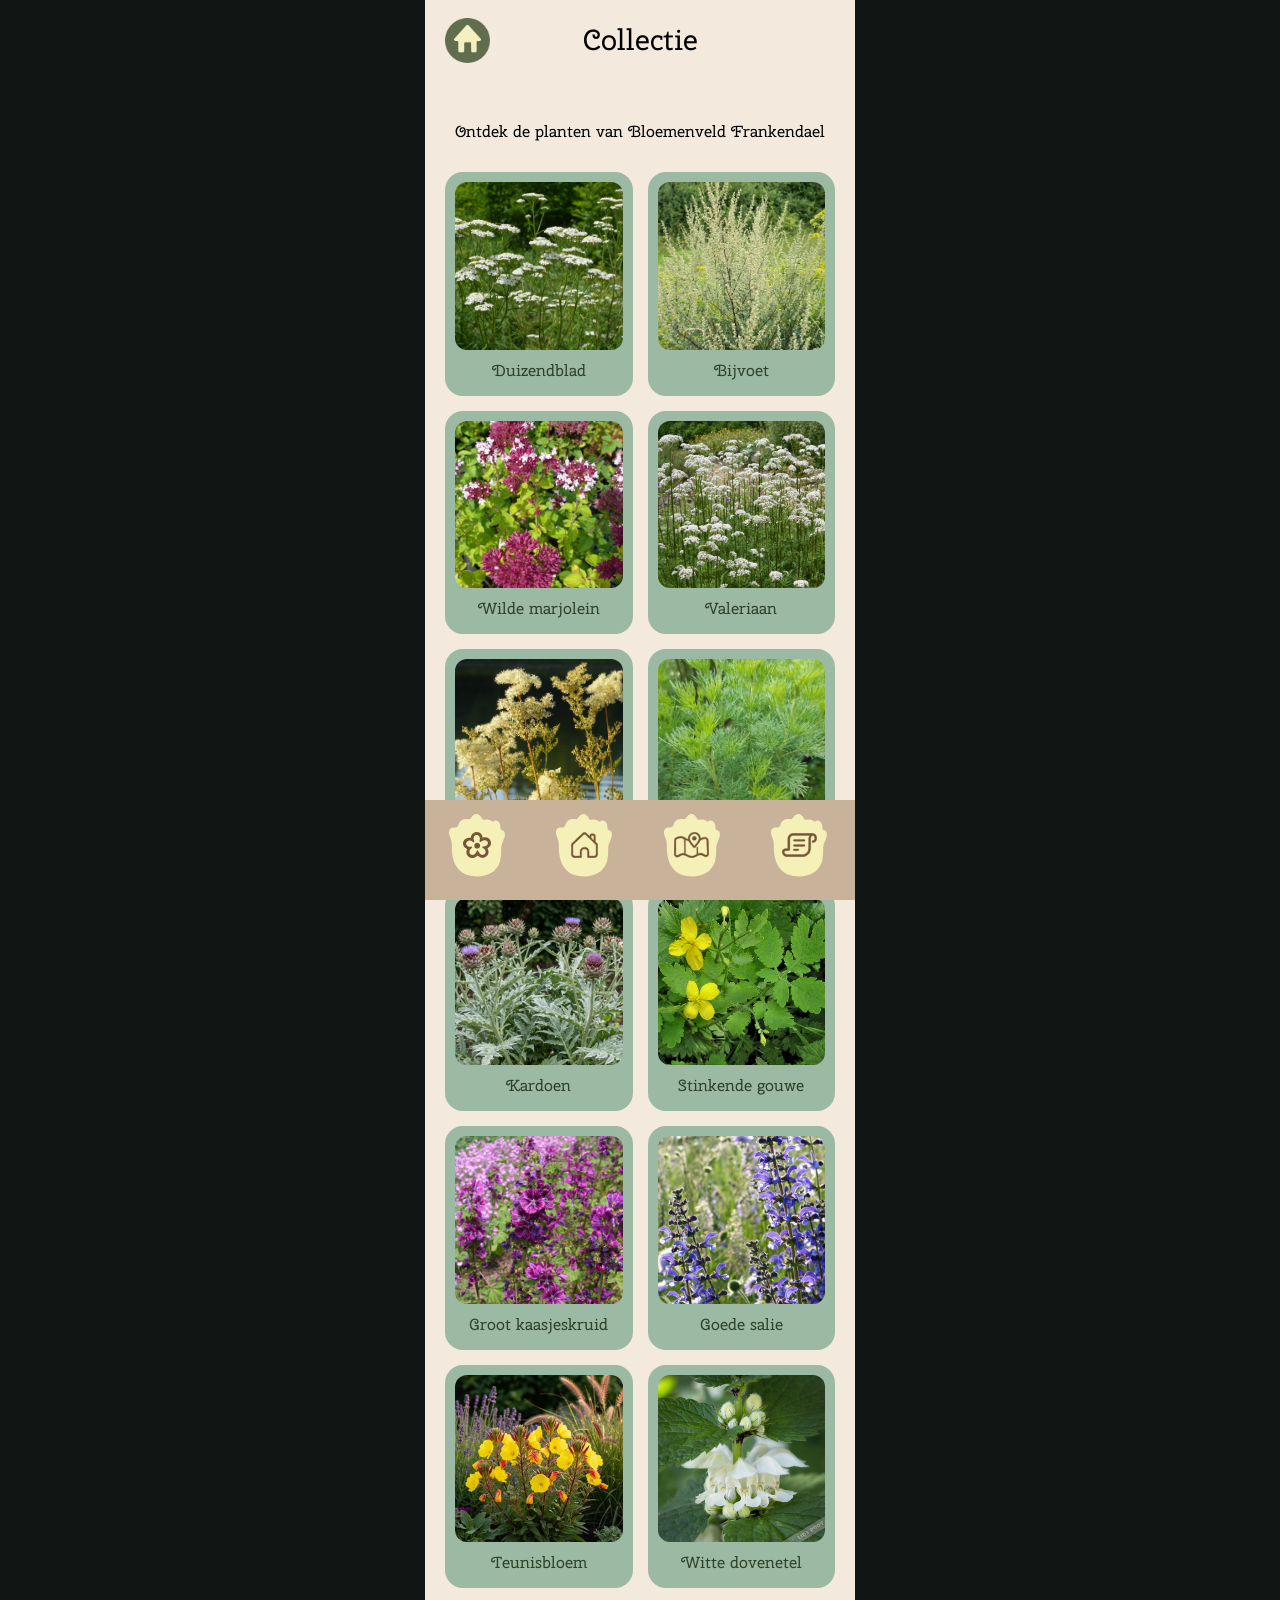
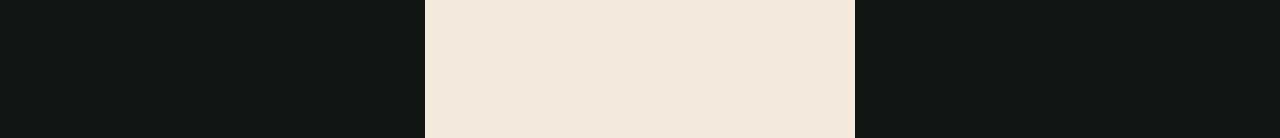
==== commit e879404d: "Nieuwe navigatiebalk toegepast op alle pagina's" ====
--- a/collectie.html
+++ b/collectie.html
@@ -96,21 +96,31 @@
     </main>
 
     <nav class="onderste-navigatie navigatie-iconen">
+
     <a href="collectie.html">
+        <img src="assets/bloem-dicht.svg" class="bloem-dicht" alt="">
+        <img src="assets/bloem-open.svg" class="bloem-open" alt="">
         <img src="assets/iconen/collectie.svg" class="collectie-icoon" alt="Collectie">
     </a>
 
     <a href="index.html">
+        <img src="assets/bloem-dicht.svg" class="bloem-dicht" alt="">
+        <img src="assets/bloem-open.svg" class="bloem-open" alt="">
         <img src="assets/iconen/home.svg" class="home-icoon" alt="Home">
     </a>
 
     <a href="veldverkenner.html">
+        <img src="assets/bloem-dicht.svg" class="bloem-dicht" alt="">
+        <img src="assets/bloem-open.svg" class="bloem-open" alt="">
         <img src="assets/iconen/kaart.svg" alt="Veldverkenner">
     </a>
 
-    <a href="#nieuws">
+    <a href="nieuws.html">
+        <img src="assets/bloem-dicht.svg" class="bloem-dicht" alt="">
+        <img src="assets/bloem-open.svg" class="bloem-open" alt="">
         <img src="assets/iconen/nieuws.svg" alt="Nieuws">
     </a>
+
 </nav>
 
 </nav>
--- a/styles/styles.css
+++ b/styles/styles.css
@@ -94,43 +94,6 @@
     display: block;
 }
 
-/* groene waterleliebladen */
-
-.onderste-navigatie .blad {
-    position: absolute;
-    width: 78%;
-    height: auto;
-    left: 11%;
-    top: 42px;
-    z-index: 1;
-}
-
-/* gesloten bloemen */
-
-.onderste-navigatie .bloem-dicht {
-    position: absolute;
-    width: 75%;
-    height: auto;
-    left: 12.5%;
-    top: 10px;
-    z-index: 2;
-    opacity: 1;
-    transition: opacity 0.25s ease;
-}
-
-/* open bloemen */
-
-.onderste-navigatie .bloem-open {
-    position: absolute;
-    width: 115%;
-    height: auto;
-    left: -16.5%;
-    top: -5px;
-    z-index: 2;
-    opacity: 0;
-    transition: opacity 0.25s ease;
-}
-
 /* bloemen openen bij hover */
 
 .onderste-navigatie a:hover .bloem-dicht,
@@ -238,7 +201,7 @@
     justify-content: center;
     position: sticky;
     top: 0;
-    background-color: #f3eadd;
+     background-color: var(--achtergrond-kleur);
     padding: 20px;
     z-index: 50;
 }
@@ -263,7 +226,7 @@
 }
 
 .collectie-main p {
-    color: #2e4229;
+    color: var(--tekst-kleur);
     text-align: center;
     margin-bottom: 30px;
 }
@@ -327,20 +290,24 @@
     padding: 0;
 }
 
-.onderste-navigatie img {
-    width: 45px;
-    height: 45px;
+.onderste-navigatie img:not(.bloem-dicht):not(.bloem-open) {
+    width: 35px;
+    height: 35px;
     object-fit: contain;
-}
-
-.onderste-navigatie .home-icoon {
-    width: 38px;
-    height: 38px;
-}
-
-.onderste-navigatie .collectie-icoon {
-    width: 40px;
-    height: 40px;
+    position: relative;
+    z-index: 2;
+    top: -5px;
+    left: -2px;
+}
+
+.onderste-navigatie.navigatie-iconen img.home-icoon {
+    width: 27px;
+    height: 27px;
+}
+
+.onderste-navigatie.navigatie-iconen img.collectie-icoon {
+    width: 28px;
+    height: 28px;
 }
 
 .onderste-navigatie {
@@ -352,4 +319,74 @@
     display: flex;
     justify-content: center;
     align-items: center;
+}
+
+/* gesloten bloemen */
+
+.onderste-navigatie .bloem-dicht {
+    position: absolute;
+    width: 85px;
+    height: 85px;
+    object-fit: contain;
+    z-index: 1;
+    opacity: 1;
+    filter: none;
+    transition: opacity 0.25s ease;
+}
+
+/* open bloemen */
+
+.onderste-navigatie .bloem-open {
+    position: absolute;
+    width: 100px;
+    height: 100px;
+    object-fit: contain;
+    z-index: 1;
+    opacity: 0;
+    filter: none;
+    transition: opacity 0.25s ease;
+}
+
+/* bloemen openen bij hover */
+
+.onderste-navigatie a:hover .bloem-dicht,
+.onderste-navigatie a:focus-visible .bloem-dicht {
+    opacity: 0;
+}
+
+.onderste-navigatie a:hover .bloem-open,
+.onderste-navigatie a:focus-visible .bloem-open {
+    opacity: 1;
+}
+
+@media (prefers-color-scheme: dark) {
+    .onderste-navigatie img:not(.bloem-dicht):not(.bloem-open) {
+        filter: brightness(0) saturate(100%) invert(13%) sepia(12%) saturate(900%) hue-rotate(314deg);
+    }
+}
+
+@media (prefers-color-scheme: light) {
+    .onderste-navigatie img:not(.bloem-dicht):not(.bloem-open) {
+        filter: brightness(0) saturate(100%) invert(34%) sepia(24%) saturate(680%) hue-rotate(350deg);
+    }
+}
+
+@media (prefers-color-scheme: light) {
+    .kaart-frame {
+        content: url("../assets/kaartframe.svg");
+    }
+
+    .nieuws-frame {
+        content: url("../assets/newsframe.svg");
+    }
+}
+
+@media (prefers-color-scheme: dark) {
+    .kaart-frame {
+        content: url("../assets/kaartframedark.svg");
+    }
+
+    .nieuws-frame {
+        content: url("../assets/newsframedark.svg");
+    }
 }
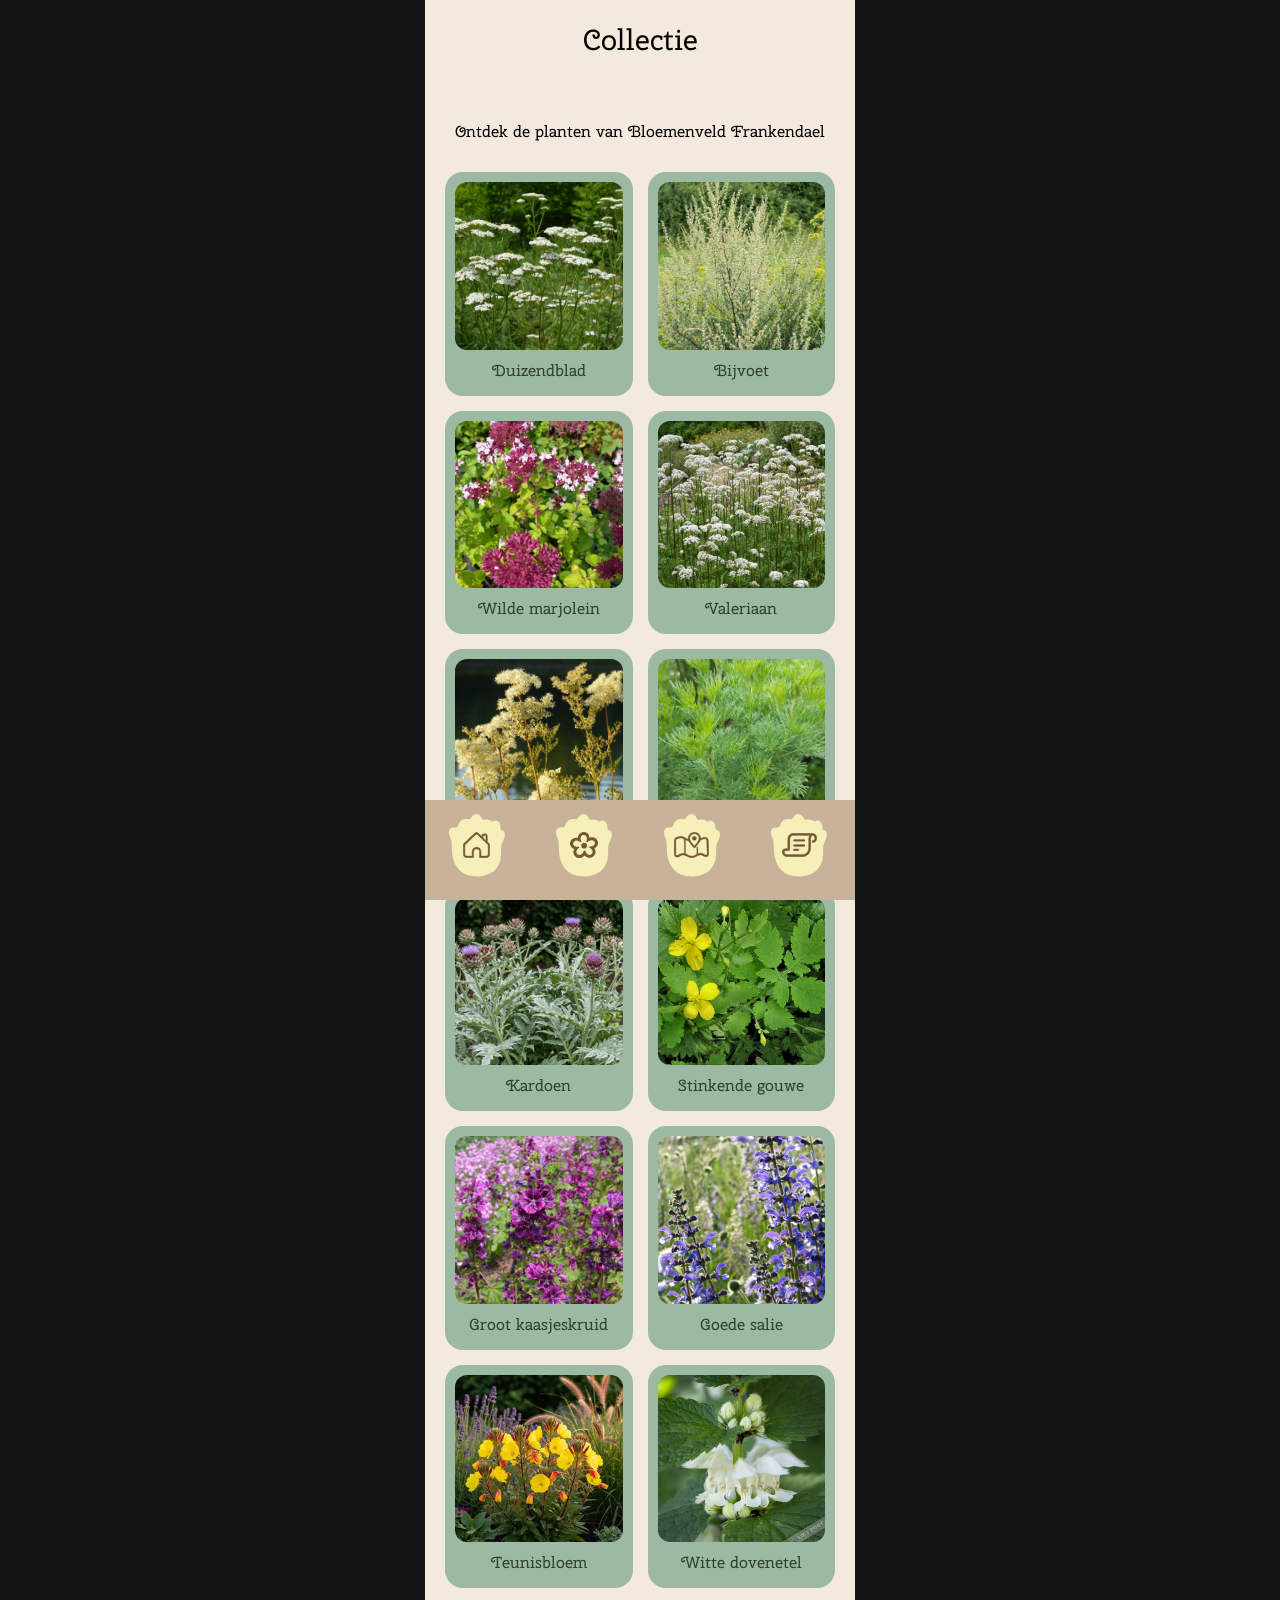
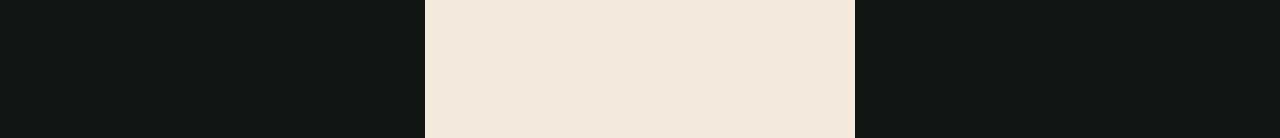
==== commit 2976a183: "#12 Navigatievolgorde aangepast Het home icoon helemaal links in de navigatiebalk geplaatst op alle " ====
--- a/collectie.html
+++ b/collectie.html
@@ -17,9 +17,6 @@
 <body class="collectie-pagina">
 
     <header class="collectie-header">
-        <a href="index.html">
-            <img src="assets/home-button.png" alt="Terug naar home">
-        </a>
 
         <h1>Collectie</h1>
     </header>
@@ -97,16 +94,16 @@
 
     <nav class="onderste-navigatie navigatie-iconen">
 
+    <a href="index.html">
+        <img src="assets/bloem-dicht.svg" class="bloem-dicht" alt="">
+        <img src="assets/bloem-open.svg" class="bloem-open" alt="">
+        <img src="assets/iconen/home.svg" class="home-icoon" alt="Home">
+    </a>
+
     <a href="collectie.html">
         <img src="assets/bloem-dicht.svg" class="bloem-dicht" alt="">
         <img src="assets/bloem-open.svg" class="bloem-open" alt="">
         <img src="assets/iconen/collectie.svg" class="collectie-icoon" alt="Collectie">
-    </a>
-
-    <a href="index.html">
-        <img src="assets/bloem-dicht.svg" class="bloem-dicht" alt="">
-        <img src="assets/bloem-open.svg" class="bloem-open" alt="">
-        <img src="assets/iconen/home.svg" class="home-icoon" alt="Home">
     </a>
 
     <a href="veldverkenner.html">
--- a/styles/styles.css
+++ b/styles/styles.css
@@ -122,16 +122,6 @@
     border: none;
 }
 
-.veldverkenner-header a {
-    position: absolute;
-    left: 20px;
-}
-
-.veldverkenner-header img {
-    width: 45px;
-    display: block;
-}
-
 .veldverkenner-header h1 {
     font-family: "Cherry Swash", serif;
     font-size: 1.6rem;
@@ -204,16 +194,6 @@
      background-color: var(--achtergrond-kleur);
     padding: 20px;
     z-index: 50;
-}
-
-.collectie-header a {
-    position: absolute;
-    left: 20px;
-}
-
-.collectie-header img {
-    width: 45px;
-    display: block;
 }
 
 .collectie-header h1 {
